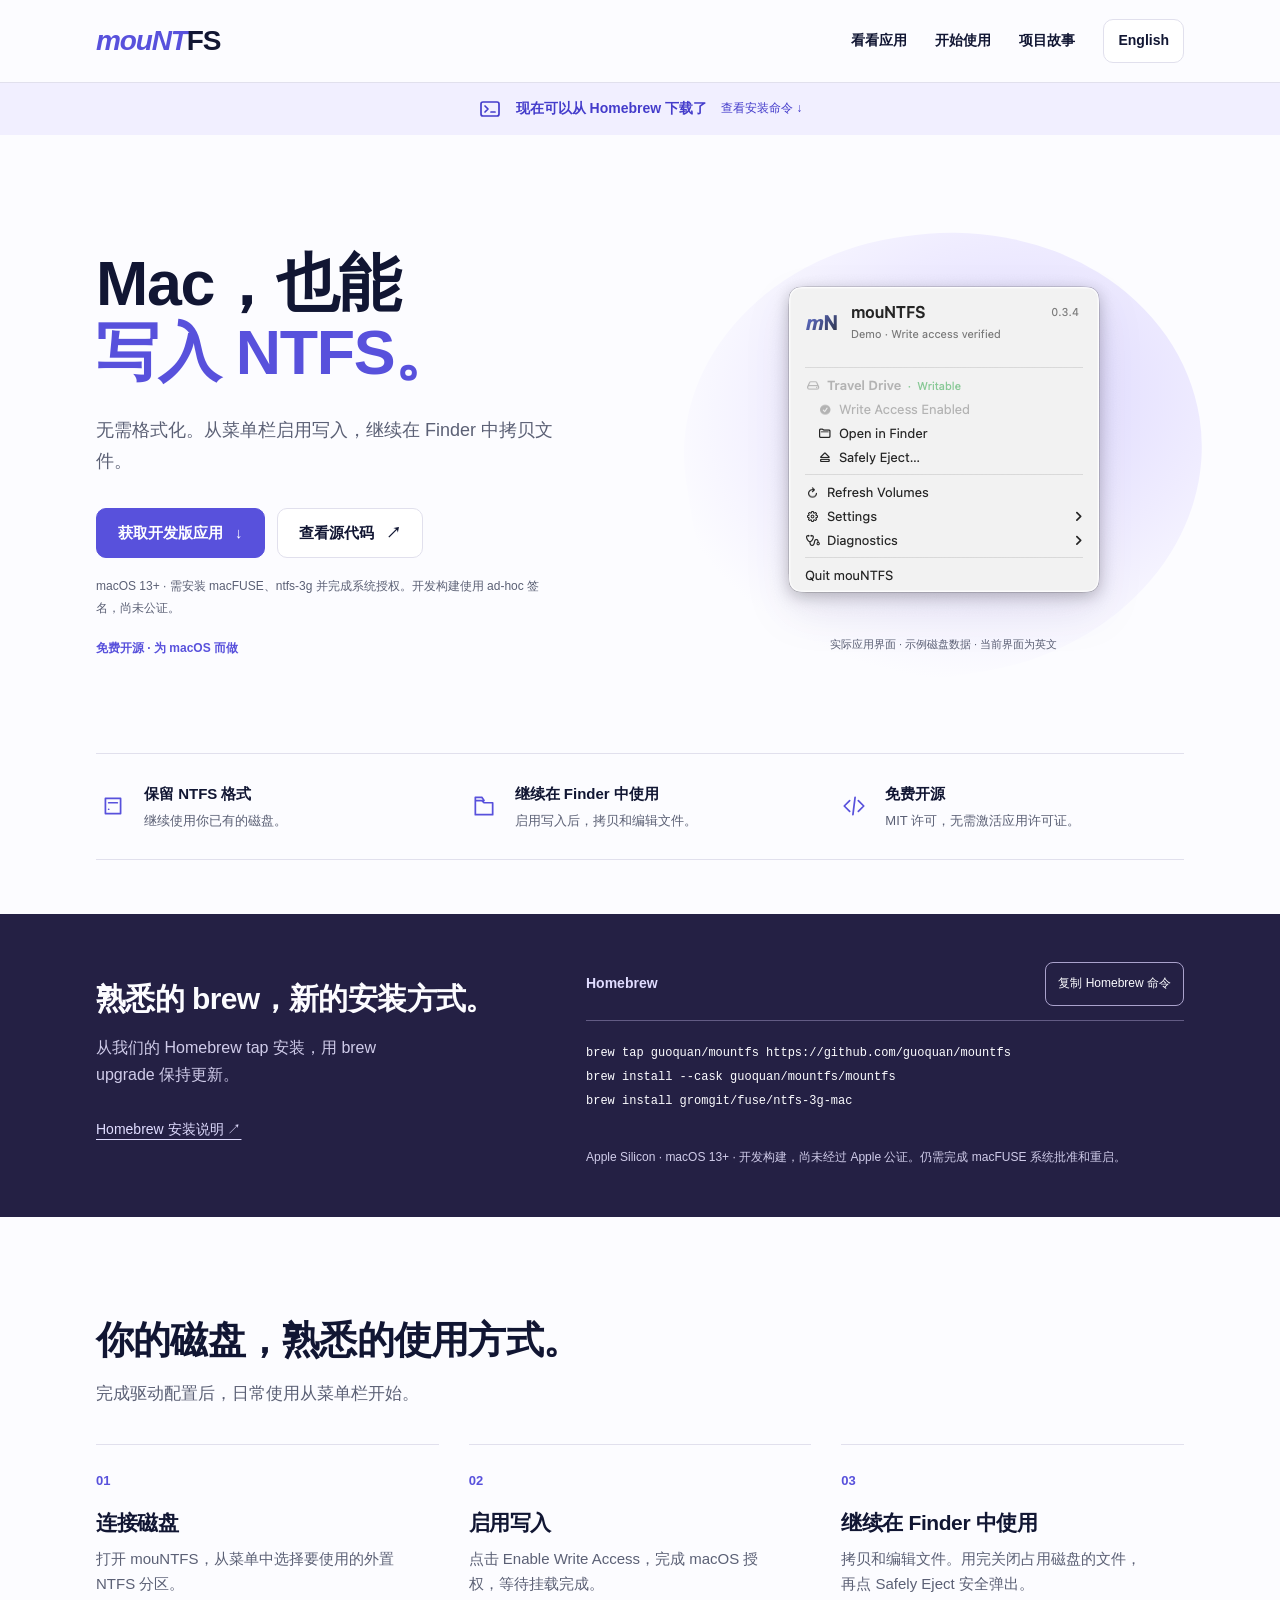
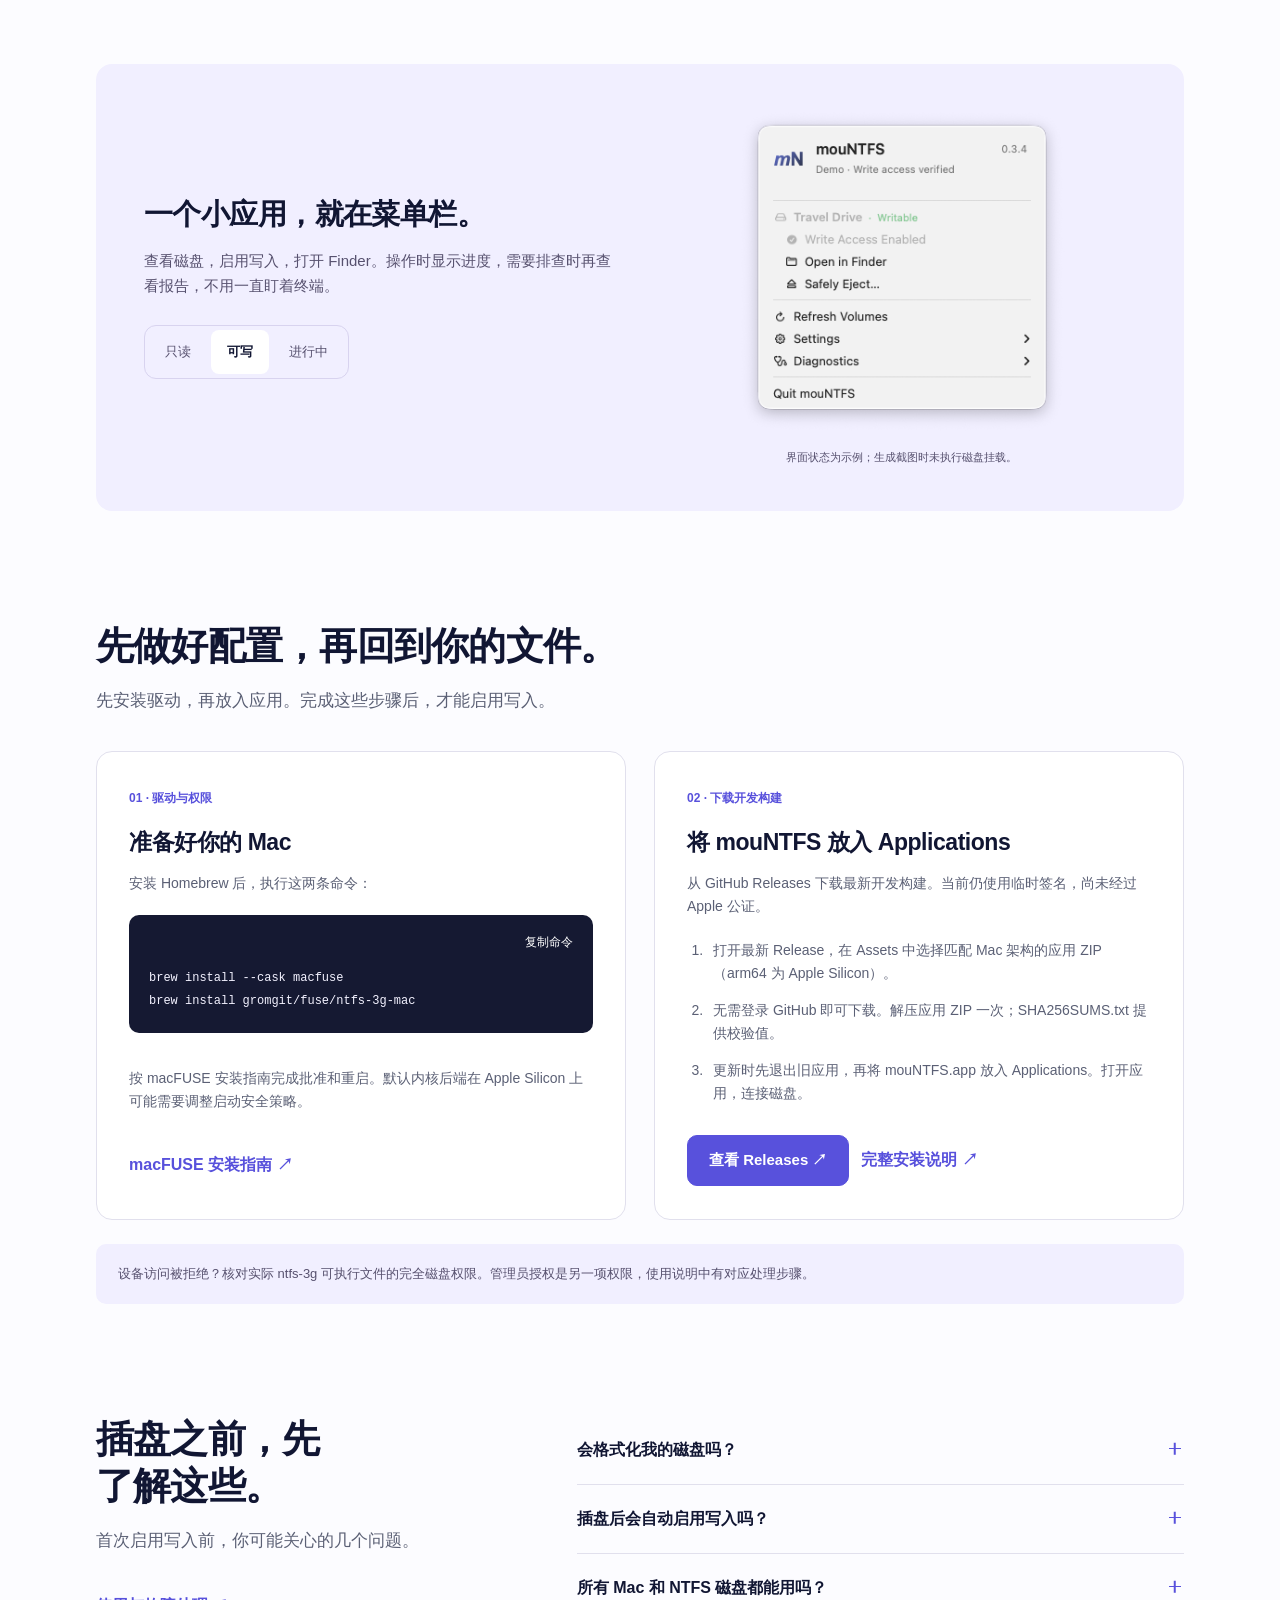
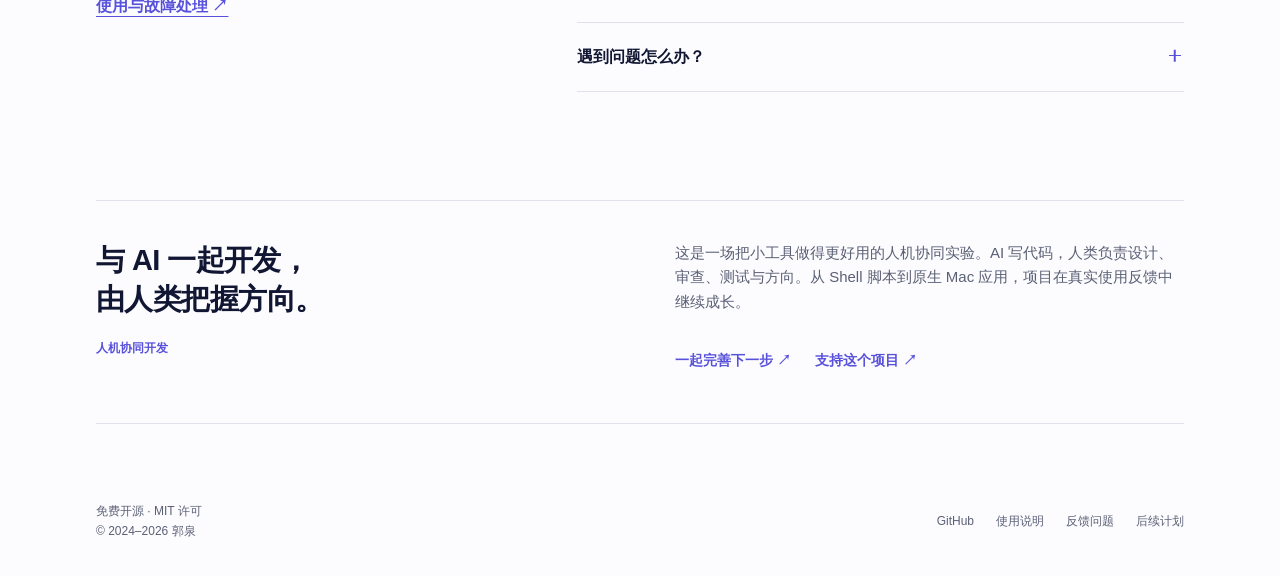
==== zh-CN.html @ 88151581 "Promote Homebrew installation on both homepage editions" ====
<!doctype html>
<html lang="zh-CN">
<head>
  <meta charset="utf-8"><meta name="viewport" content="width=device-width, initial-scale=1">
  <title>mouNTFS — Mac，也能写入 NTFS。</title><meta name="description" content="免费开源的 Mac NTFS 菜单栏工具。保留磁盘格式，启用写入，继续在 Finder 中使用。需安装 macFUSE 与 ntfs-3g。">
  <meta name="theme-color" content="#fcfcff"><link rel="canonical" href="https://mountfs.sh/zh-CN.html">
  <link rel="alternate" hreflang="en" href="https://mountfs.sh/">
  <link rel="alternate" hreflang="zh-CN" href="https://mountfs.sh/zh-CN.html">
  <link rel="alternate" hreflang="x-default" href="https://mountfs.sh/">
  <meta property="og:type" content="website"><meta property="og:url" content="https://mountfs.sh/zh-CN.html">
  <meta property="og:title" content="mouNTFS — Mac，也能写入 NTFS。"><meta property="og:description" content="免费开源的 Mac NTFS 菜单栏工具。保留磁盘格式，启用写入，继续在 Finder 中使用。需安装 macFUSE 与 ntfs-3g。">
  <meta property="og:locale" content="zh_CN">
  <meta property="og:image" content="https://mountfs.sh/assets/share.zh-CN.png">
  <meta property="og:image:alt" content="mouNTFS — Mac，也能写入 NTFS。"><meta property="og:image:width" content="1254"><meta property="og:image:height" content="1254">
  <meta name="twitter:card" content="summary_large_image"><meta name="twitter:site" content="@guoquan">
  <meta name="twitter:image" content="https://mountfs.sh/assets/share.zh-CN.png">
  <link rel="icon" type="image/svg+xml" href="assets/icon.svg">
  <link rel="stylesheet" href="assets/site.css"><script src="assets/site.js" defer></script>
</head>
<body class="zh">
<a class="skip" href="#main">跳到正文</a>
<header class="header"><nav class="wrap nav" aria-label="主导航">
  <a href="zh-CN.html" class="wordmark" aria-label="mouNTFS"><span class="mount">mouNT</span><span class="fs">FS</span></a>
  <div class="nav-links"><a class="desktop" href="#app">看看应用</a><a href="#get-started">开始使用</a><a class="desktop" href="#story">项目故事</a><a class="language" href="index.html" lang="en" hreflang="en">English</a></div>
</nav></header>
<main id="main">
<div class="brew-announcement"><div class="wrap"><a href="#homebrew"><svg viewBox="0 0 24 24" aria-hidden="true"><rect x="3" y="5" width="18" height="14" rx="2"/><path d="m7 9 3 3-3 3m6 0h4"/></svg><strong>现在可以从 Homebrew 下载了</strong><span>查看安装命令 <span aria-hidden="true">↓</span></span></a></div></div>
<section class="hero"><div class="wrap"><div class="hero-grid">
  <div class="hero-text">
    <h1>Mac，也能<span>写入 NTFS。</span></h1><p class="hero-copy">无需格式化。从菜单栏启用写入，继续在 Finder 中拷贝文件。</p>
    <div class="actions"><a class="button primary" href="https://github.com/guoquan/mountfs/releases">获取开发版应用<span aria-hidden="true">↓</span></a><a class="button" href="https://github.com/guoquan/mountfs/tree/main">查看源代码<span aria-hidden="true">↗</span></a></div>
    <p class="fine">macOS 13+ · 需安装 macFUSE、ntfs-3g 并完成系统授权。开发构建使用 ad-hoc 签名，尚未公证。</p><p class="hero-signoff">免费开源 · 为 macOS 而做</p>
  </div>
  <figure class="hero-art"><img class="app-image" src="assets/menu-writable.png" alt="mouNTFS 实际菜单界面，示例磁盘显示可写状态" width="356" height="351" fetchpriority="high"><figcaption>实际应用界面 · 示例磁盘数据 · 当前界面为英文</figcaption></figure>
</div><div class="benefits"><div class="benefit"><span class="symbol" aria-hidden="true"><svg viewBox="0 0 24 24" fill="none" stroke="currentColor" stroke-width="1.6" stroke-linecap="round" stroke-linejoin="round"><path d="M5 5h14v14H5zM8 15h.01M8 9h8"/></svg></span><div><strong>保留 NTFS 格式</strong><p>继续使用你已有的磁盘。</p></div></div><div class="benefit"><span class="symbol" aria-hidden="true"><svg viewBox="0 0 24 24" fill="none" stroke="currentColor" stroke-width="1.6" stroke-linecap="round" stroke-linejoin="round"><path d="M4 7h6l2 2h8v11H4zM4 7V4h6l2 3"/></svg></span><div><strong>继续在 Finder 中使用</strong><p>启用写入后，拷贝和编辑文件。</p></div></div><div class="benefit"><span class="symbol" aria-hidden="true"><svg viewBox="0 0 24 24" fill="none" stroke="currentColor" stroke-width="1.6" stroke-linecap="round" stroke-linejoin="round"><path d="m8 7-5 5 5 5m8-10 5 5-5 5m-3-13-2 16"/></svg></span><div><strong>免费开源</strong><p>MIT 许可，无需激活应用许可证。</p></div></div></div></div></section>
<section id="homebrew" class="brew-section"><div class="wrap brew-layout">
  <div class="brew-message"><h2>熟悉的 brew，新的安装方式。</h2><p>从我们的 Homebrew tap 安装，用 brew upgrade 保持更新。</p><a class="brew-guide" href="https://github.com/guoquan/mountfs/blob/main/docs/HOMEBREW.md">Homebrew 安装说明 ↗</a></div>
  <div class="brew-install"><div class="brew-toolbar"><span>Homebrew</span><button class="brew-copy" data-copy="brew-commands" data-feedback="brew-feedback" data-success="命令已复制。" data-fallback="命令已选中，请按 ⌘C 或 Ctrl+C 复制。">复制 Homebrew 命令</button></div>
    <pre><code id="brew-commands">brew tap guoquan/mountfs https://github.com/guoquan/mountfs
brew install --cask guoquan/mountfs/mountfs
brew install gromgit/fuse/ntfs-3g-mac</code></pre>
    <p id="brew-feedback" class="brew-feedback" role="status" aria-live="polite"></p>
    <p class="brew-note">Apple Silicon · macOS 13+ · 开发构建，尚未经过 Apple 公证。仍需完成 macFUSE 系统批准和重启。</p>
  </div>
</div></section>
<section id="app" class="section wrap"><div class="section-head"><h2>你的磁盘，<br class="mobile-break">熟悉的使用方式。</h2><p>完成驱动配置后，日常使用从菜单栏开始。</p></div>
  <div class="steps"><article class="step"><div class="number">01</div><h3>连接磁盘</h3><p>打开 mouNTFS，从菜单中选择要使用的外置 NTFS 分区。</p></article><article class="step"><div class="number">02</div><h3>启用写入</h3><p>点击 Enable Write Access，完成 macOS 授权，等待挂载完成。</p></article><article class="step"><div class="number">03</div><h3>继续在 Finder 中使用</h3><p>拷贝和编辑文件。用完关闭占用磁盘的文件，再点 Safely Eject 安全弹出。</p></article></div>
  <div class="showcase"><div><h3>一个小应用，就在菜单栏。</h3><p>查看磁盘，启用写入，打开 Finder。操作时显示进度，需要排查时再查看报告，不用一直盯着终端。</p>
    <div class="tabs" role="tablist" aria-label="应用界面示例状态" data-tabs><button class="tab" role="tab" id="tab-0" aria-controls="panel-0" aria-selected="false" tabindex="-1">只读</button><button class="tab" role="tab" id="tab-1" aria-controls="panel-1" aria-selected="true" tabindex="0">可写</button><button class="tab" role="tab" id="tab-2" aria-controls="panel-2" aria-selected="false" tabindex="-1">进行中</button></div>
    <noscript><p class="no-js">下方显示可写示例。启用 JavaScript 后可切换三个界面示例。</p></noscript>
  </div><figure class="preview"><div id="panel-0" role="tabpanel" aria-labelledby="tab-0" tabindex="0" hidden><img src="assets/menu-readonly.png" alt="实际菜单界面，显示只读示例 NTFS 磁盘" width="356" height="351" loading="lazy"></div><div id="panel-1" role="tabpanel" aria-labelledby="tab-1" tabindex="0" ><img src="assets/menu-writable.png" alt="实际菜单界面，显示可写示例 NTFS 磁盘" width="356" height="351" loading="lazy"></div><div id="panel-2" role="tabpanel" aria-labelledby="tab-2" tabindex="0" hidden><img src="assets/menu-progress.png" alt="实际菜单界面，显示挂载操作进行中的示例状态" width="356" height="351" loading="lazy"></div><figcaption>界面状态为示例；生成截图时未执行磁盘挂载。</figcaption></figure></div>
</section>
<section id="get-started" class="section wrap"><div class="section-head"><h2>先做好配置，<br class="mobile-break">再回到你的文件。</h2><p>先安装驱动，再放入应用。完成这些步骤后，才能启用写入。</p></div>
  <div class="install-grid">
    <article class="install-card"><span class="label">01 · 驱动与权限</span><h3>准备好你的 Mac</h3><p>安装 Homebrew 后，执行这两条命令：</p>
      <div class="command"><button class="copy" data-copy="driver-commands" data-success="命令已复制。" data-fallback="命令已选中，请按 ⌘C 或 Ctrl+C 复制。">复制命令</button><pre><code id="driver-commands">brew install --cask macfuse
brew install gromgit/fuse/ntfs-3g-mac</code></pre></div><p id="copy-feedback" class="copy-feedback" role="status" aria-live="polite"></p>
      <p>按 macFUSE 安装指南完成批准和重启。默认内核后端在 Apple Silicon 上可能需要调整启动安全策略。</p><div class="actions"><a class="text-link" href="https://github.com/macfuse/macfuse/wiki/Getting-Started">macFUSE 安装指南 ↗</a></div>
    </article>
    <article class="install-card"><span class="label">02 · 下载开发构建</span><h3>将 mouNTFS 放入 Applications</h3><p>从 GitHub Releases 下载最新开发构建。当前仍使用临时签名，尚未经过 Apple 公证。</p><ol><li>打开最新 Release，在 Assets 中选择匹配 Mac 架构的应用 ZIP（arm64 为 Apple Silicon）。</li><li>无需登录 GitHub 即可下载。解压应用 ZIP 一次；SHA256SUMS.txt 提供校验值。</li><li>更新时先退出旧应用，再将 mouNTFS.app 放入 Applications。打开应用，连接磁盘。</li></ol>
      <div class="actions"><a class="button primary" data-release-link href="https://github.com/guoquan/mountfs/releases">查看 Releases ↗</a><a class="text-link" href="https://github.com/guoquan/mountfs/blob/main/docs/USAGE.zh-CN.md">完整安装说明 ↗</a></div>
    </article>
  </div><p class="notice">设备访问被拒绝？核对实际 ntfs-3g 可执行文件的完全磁盘权限。管理员授权是另一项权限，使用说明中有对应处理步骤。</p>
</section>
<section class="section wrap faq"><div class="section-head"><h2>插盘之前，先了解这些。</h2><p>首次启用写入前，你可能关心的几个问题。</p><div class="actions"><a class="text-link" href="https://github.com/guoquan/mountfs/blob/main/docs/USAGE.zh-CN.md">使用与故障处理 ↗</a></div></div><div><details><summary>会格式化我的磁盘吗？</summary><p>不会。mouNTFS 为已有外置 NTFS 分区启用写入，不格式化磁盘。损坏或处于休眠状态的卷，可能需要先在 Windows 中处理，才能启用写入。</p></details><details><summary>插盘后会自动启用写入吗？</summary><p>不会。插盘只更新列表，由你决定何时启用写入。操作时 macOS 可能要求管理员授权，应用不保存密码。</p></details><details><summary>所有 Mac 和 NTFS 磁盘都能用吗？</summary><p>应用需要 macOS 13 或以上及兼容驱动。普通挂载已有有限的 Apple Silicon 使用反馈，更多硬件和驱动组合仍需验证；目前只处理外置 NTFS 分区。</p></details><details><summary>遇到问题怎么办？</summary><p>在 Diagnostics 中查看操作日志和只读磁盘扫描。使用说明涵盖驱动兼容、权限及磁盘忙碌等情况。不要因为操作失败就格式化磁盘。</p></details></div></section>
<div class="wrap"><section class="story" id="story"><div><h2>与 AI 一起开发，<br>由人类把握方向。</h2><p class="story-label">人机协同开发</p></div><div><p>这是一场把小工具做得更好用的人机协同实验。AI 写代码，人类负责设计、审查、测试与方向。从 Shell 脚本到原生 Mac 应用，项目在真实使用反馈中继续成长。</p><div class="actions"><a class="text-link" href="https://github.com/guoquan/mountfs/blob/main/CONTRIBUTING.md">一起完善下一步 ↗</a><a class="text-link" href="https://github.com/sponsors/guoquan">支持这个项目 ↗</a></div></div></section></div>
</main>
<footer class="footer"><div class="wrap footer-row"><div>免费开源 · MIT 许可<br>© 2024–2026 <a href="https://guoquan.net">郭泉</a></div><div class="footer-links"><a href="https://github.com/guoquan/mountfs">GitHub</a><a href="https://github.com/guoquan/mountfs/blob/main/docs/USAGE.zh-CN.md">使用说明</a><a href="https://github.com/guoquan/mountfs/issues">反馈问题</a><a href="https://github.com/guoquan/mountfs/blob/main/ROADMAP.md">后续计划</a></div></div></footer>
</body></html>
---- assets/site.css ----
/* Shared, local styling for the two language editions. */
:root {
  --ink: #111633;
  --muted: #5b6075;
  --accent: #5851dc;
  --accent-hover: #443ccb;
  --border: #e1e0ed;
  --paper: #fcfcff;
  --lavender: #f1efff;
  --on-lavender: #57516f;
  --radius: 16px;
  --ease: cubic-bezier(.16, 1, .3, 1);
}
* { box-sizing: border-box; }
html { scroll-behavior: smooth; scroll-padding-top: 100px; scrollbar-color: #b4afda var(--paper); }
body { margin: 0; background: var(--paper); color: var(--ink); font: 16px/1.65 -apple-system, BlinkMacSystemFont, "Segoe UI", "Noto Sans", "Noto Sans CJK SC", Arial, sans-serif; -webkit-font-smoothing: antialiased; }
::selection { background: #dcd8ff; color: var(--ink); }
a { color: inherit; text-decoration: none; text-underline-offset: 5px; }
button { font: inherit; cursor: pointer; }
a, button, summary { -webkit-tap-highlight-color: transparent; }
img { max-width: 100%; height: auto; display: block; }
h1, h2, h3, p { margin: 0; }
h1, h2, h3 { line-height: 1.2; letter-spacing: -.03em; text-wrap: balance; }
p { color: var(--muted); }
button:focus-visible, a:focus-visible, summary:focus-visible, [role="tabpanel"]:focus-visible { outline: 3px solid var(--accent); outline-offset: 5px; }
button:disabled { cursor: default; opacity: .65; }
section { scroll-margin-top: 100px; }
.wrap { max-width: 1152px; margin: auto; padding: 0 32px; }
.skip { position: absolute; left: 16px; top: -80px; padding: 12px; background: white; z-index: 20; }
.skip:focus { top: 10px; }
.header { border-bottom: 1px solid var(--border); background: var(--paper); position: sticky; top: 0; z-index: 10; }
.nav { min-height: 82px; display: flex; align-items: center; justify-content: space-between; gap: 20px; }
.wordmark { font-size: 28px; font-weight: 750; letter-spacing: -.04em; white-space: nowrap; }
.wordmark .mount { font-style: italic; color: var(--accent); }
.wordmark .fs { color: var(--ink); }
.nav-links { display: flex; align-items: center; gap: 28px; font-size: 14px; font-weight: 600; }
.nav-links a { display: inline-flex; align-items: center; min-height: 44px; }
.nav-links a:hover, .text-link:hover { text-decoration: underline; }
.language { border: 1px solid var(--border); border-radius: 10px; padding: 6px 14px; background: white; }
.language:hover { border-color: var(--accent); }
.hero { position: relative; overflow: hidden; }
.hero-grid { display: grid; grid-template-columns: 1.15fr 1fr; gap: 54px; align-items: center; padding: 98px 0 78px; }
.hero-text { min-width: 0; }
.hero h1 { font-size: clamp(48px, 4.9vw, 68px); font-weight: 760; line-height: 1.1; margin-bottom: 28px; letter-spacing: -.035em; }
.hero h1 span { display: block; color: var(--accent); }
.hero-copy { font-size: 19px; max-width: 460px; line-height: 1.75; }
.actions { display: flex; gap: 12px; align-items: center; flex-wrap: wrap; margin-top: 30px; }
.button { border: 1px solid var(--border); padding: 12px 21px; min-height: 48px; display: inline-flex; align-items: center; justify-content: center; gap: 12px; border-radius: 10px; font-weight: 650; font-size: 15px; background: white; transition: background .2s var(--ease), border-color .2s var(--ease); }
.button:hover { background: var(--lavender); border-color: #c5bff0; }
.button:active { background: #e4e0ff; }
.button.primary { background: var(--accent); color: white; border-color: var(--accent); }
.button.primary:hover { background: var(--accent-hover); border-color: var(--accent-hover); }
.button.primary:active { background: #3730aa; }
.fine { font-size: 12px; line-height: 1.8; margin-top: 18px; max-width: 460px; }
.hero-signoff { margin-top: 20px; font-size: 12px; font-weight: 650; color: var(--accent); }
.hero-art { isolation: isolate; margin: 0; min-width: 0; text-align: center; position: relative; padding: 35px 0 20px; }
.hero-art:before { content: ""; position: absolute; inset: 0 -18px; border-radius: 48% 52% 50% 45%; background: radial-gradient(ellipse at 65% 40%, #ded9ff 0%, #efecff 43%, #f6f5ff00 75%); transform: rotate(-9deg); z-index: -1; }
.hero-art .app-image { width: 356px; margin: 0 auto; filter: drop-shadow(0 18px 22px #30295215); }
.hero-art figcaption { font-size: 11px; line-height: 1.8; color: var(--muted); margin: 16px auto 0; max-width: 340px; }
.benefits { display: grid; grid-template-columns: repeat(3, 1fr); border-top: 1px solid var(--border); border-bottom: 1px solid var(--border); padding: 28px 0; gap: 24px; }
.benefit { display: flex; gap: 14px; align-items: center; }
.benefit .symbol { color: var(--accent); width: 34px; height: 34px; display: grid; place-items: center; flex-shrink: 0; }
.symbol svg { width: 26px; height: 26px; }
.benefit strong { display: block; font-size: 15px; }
.benefit p { font-size: 13px; margin-top: 3px; }
.section { padding-top: 100px; padding-bottom: 12px; }
.section-head { max-width: 650px; margin-bottom: 36px; }
.section h2 { font-size: 38px; line-height: 1.25; margin-bottom: 16px; font-weight: 720; }
.section-head p { font-size: 17px; max-width: 60ch; }
.steps { display: grid; grid-template-columns: repeat(3, 1fr); gap: 30px; }
.step { padding: 25px 0 24px; border-top: 1px solid var(--border); }
.step .number { font-size: 13px; color: var(--accent); font-weight: 700; font-variant-numeric: tabular-nums; margin-bottom: 18px; }
.step h3 { font-size: 21px; margin-bottom: 12px; letter-spacing: -.02em; }
.step p { font-size: 15px; max-width: 36ch; }
.showcase { display: grid; grid-template-columns: 1fr 1fr; gap: 54px; align-items: center; margin-top: 44px; padding: 44px 48px; background: var(--lavender); border-radius: var(--radius); }
.showcase h3 { font-size: 29px; margin-bottom: 18px; }
.showcase p { font-size: 15px; color: var(--on-lavender); }
.tabs { display: inline-flex; flex-wrap: wrap; gap: 4px; margin-top: 26px; padding: 4px; border: 1px solid #d8d3ef; border-radius: 12px; }
.tab { min-height: 44px; border: 0; background: transparent; color: var(--on-lavender); font-size: 13px; border-radius: 8px; padding: 9px 16px; transition: background .2s var(--ease), color .2s var(--ease); }
.tab:hover { background: #e6e1fb; color: var(--ink); }
.tab[aria-selected=true] { background: white; color: var(--ink); font-weight: 650; }
.preview { margin: 0; text-align: center; min-height: 350px; }
.preview img { width: 330px; margin: auto; }
.preview figcaption { font-size: 11px; line-height: 1.8; color: var(--on-lavender); margin: 14px auto 0; max-width: 310px; }
.no-js { font-size: 13px; margin-top: 12px; }
.install-grid { display: grid; grid-template-columns: 1fr 1fr; gap: 28px; }
.install-card { border: 1px solid var(--border); border-radius: var(--radius); padding: 32px; background: white; }
.install-card h3 { font-size: 23px; letter-spacing: -.025em; margin-bottom: 16px; }
.install-card p { font-size: 14px; }
.install-card .label { display: inline-flex; font-size: 12px; font-weight: 650; color: var(--accent); margin-bottom: 20px; }
.command { margin: 20px 0 10px; background: #151932; color: #f3f2ff; border-radius: 10px; padding: 20px; position: relative; }
.command pre { white-space: pre-wrap; overflow-wrap: anywhere; margin: 0; font: 12px/1.9 ui-monospace, SFMono-Regular, Consolas, monospace; padding-top: 32px; }
.copy { position: absolute; right: 8px; top: 5px; border: 0; border-radius: 7px; color: white; background: transparent; padding: 10px 12px; min-height: 44px; font-size: 12px; }
.copy:hover { background: #ffffff1a; }
.copy:focus-visible { outline-color: #c8c1ff; }
.install-card ol { margin: 20px 0 0; padding-left: 20px; color: var(--muted); font-size: 14px; }
.install-card li { margin-bottom: 14px; padding-left: 6px; }
.install-card a.text-link { color: var(--accent); font-weight: 600; }
.notice { margin-top: 24px; font-size: 13px; line-height: 1.8; padding: 18px 22px; background: var(--lavender); color: var(--on-lavender); border-radius: 10px; }
.faq { display: grid; grid-template-columns: .8fr 1.2fr; gap: 76px; }
.faq details { border-bottom: 1px solid var(--border); }
.faq summary { list-style: none; position: relative; padding: 22px 30px 22px 0; min-height: 60px; font-weight: 600; cursor: pointer; font-size: 16px; line-height: 1.5; }
.faq summary::-webkit-details-marker { display: none; }
.faq summary:before, .faq summary:after { content: ""; position: absolute; right: 3px; top: 32px; width: 12px; height: 1.5px; background: var(--accent); }
.faq summary:after { transform: rotate(90deg); }
.faq details[open] summary:after { transform: rotate(0); }
.faq summary:hover { color: var(--accent); }
.faq details p { padding: 0 26px 22px 0; font-size: 14px; line-height: 1.8; }
.faq a { color: var(--accent); text-decoration: underline; }
.story { margin-top: 96px; margin-bottom: 76px; padding: 40px 0; border-top: 1px solid var(--border); border-bottom: 1px solid var(--border); display: grid; grid-template-columns: 1fr 1fr; gap: 70px; }
.story h2 { font-size: 29px; line-height: 1.35; }
.story-label { font-size: 12px!important; margin-top: 20px; color: var(--accent); font-weight: 650; }
.story p { font-size: 15px; }
.story .actions { margin-top: 24px; font-size: 14px; gap: 24px; }
.text-link { display: inline-flex; align-items: center; min-height: 44px; font-weight: 600; color: var(--accent); }
.footer { padding: 0 0 32px; color: var(--muted); font-size: 12px; }
.footer-row { display: flex; justify-content: space-between; gap: 24px; align-items: center; }
.footer-links { display: flex; gap: 22px; }
.footer-links a { display: inline-flex; align-items: center; min-height: 44px; }
.footer a:hover { text-decoration: underline; }
.preview [hidden] { display: none!important; }
.copy-feedback { min-height: 24px; font-size: 12px!important; color: var(--accent)!important; }
.mobile-break { display: none; }
.zh h1, .zh h2, .zh h3 { letter-spacing: -.02em; }
.zh .hero-copy { font-size: 18px; }
@media (max-width: 850px) {
  .wrap { padding: 0 24px; }
  .nav-links { gap: 16px; }
  .hero-grid { gap: 24px; padding-top: 64px; padding-bottom: 56px; }
  .hero h1 { font-size: 48px; }
  .hero-copy { font-size: 17px; }
  .showcase { gap: 24px; padding: 32px; }
  .section h2 { font-size: 32px; }
  .benefits { gap: 18px; }
  .benefit { gap: 8px; }
  .benefit p { font-size: 12px; }
  .faq { gap: 32px; }
  .story { gap: 30px; }
}
@media (max-width: 620px) {
  .wrap { padding: 0 24px; }
  .nav { min-height: 72px; gap: 10px; }
  .wordmark { font-size: 25px; }
  .nav-links { gap: 12px; font-size: 12px; }
  .nav-links .desktop { display: none; }
  .language { padding: 5px 10px; font-size: 12px; }
  .hero-grid { display: flex; flex-direction: column; align-items: stretch; gap: 24px; padding: 50px 0 34px; }
  .hero h1 { font-size: clamp(38px, 10vw, 58px); line-height: 1.16; margin-bottom: 22px; }
  .hero-copy, .zh .hero-copy { font-size: 17px; }
  .actions { margin-top: 24px; gap: 10px; }
  .button { font-size: 14px; padding: 11px 15px; }
  .hero-art { padding: 12px 0; }
  .hero-art figcaption { font-size: 11px; margin-top: 12px; }
  .hero-signoff { margin-top: 16px; }
  .benefits { grid-template-columns: 1fr; gap: 22px; padding: 28px 0; }
  .benefit { gap: 16px; }
  .benefit p { font-size: 13px; }
  .section { padding-top: 64px; }
  .section h2 { font-size: 29px; line-height: 1.3; }
  .section-head { margin-bottom: 28px; }
  .mobile-break { display: initial; }
  .zh .section-head h2 { text-wrap: initial; }
  .section-head p { font-size: 16px; }
  .steps { grid-template-columns: 1fr; gap: 0; }
  .step { padding: 22px 0; display: grid; grid-template-columns: 30px 1fr; column-gap: 14px; }
  .step .number { grid-row: span 2; padding-top: 4px; margin: 0; }
  .step h3 { font-size: 20px; margin-bottom: 10px; }
  .step p { max-width: none; }
  .showcase { grid-template-columns: 1fr; gap: 30px; padding: 30px 24px; margin-top: 28px; }
  .showcase h3 { font-size: 25px; }
  .tabs { margin-top: 22px; }
  .tab { padding: 9px 12px; }
  .preview { min-height: 0; }
  .install-grid { grid-template-columns: 1fr; gap: 22px; }
  .install-card { padding: 26px 22px; }
  .install-card h3 { font-size: 22px; }
  .command { margin-left: -8px; margin-right: -8px; padding: 18px 14px; }
  .command pre { font-size: 11px; }
  .notice { padding: 18px; }
  .faq { grid-template-columns: 1fr; gap: 0; }
  .faq .section-head { margin-bottom: 12px; }
  .story { grid-template-columns: 1fr; gap: 28px; margin-top: 64px; margin-bottom: 36px; padding: 32px 0; }
  .story h2 { font-size: 26px; }
  .story-label { margin-top: 14px; }
  .footer-row { align-items: flex-start; flex-direction: column; gap: 16px; }
  .footer-links { flex-wrap: wrap; gap: 18px; }
}
@media (prefers-reduced-motion: reduce) {
  html { scroll-behavior: auto; }
  *, *:before, *:after { transition: none!important; animation: none!important; }
}

/* Homebrew announcement and installation promotion; inherits the site palette. */
.brew-announcement { background: var(--lavender); color: var(--accent-hover); }
.brew-announcement a { display: flex; align-items: center; justify-content: center; gap: 14px; min-height: 52px; padding: 10px 0; font-size: 14px; }
.brew-announcement svg { width: 24px; height: 24px; flex-shrink: 0; fill: none; stroke: currentColor; stroke-width: 1.7; stroke-linecap: round; stroke-linejoin: round; }
.brew-announcement a > span { font-size: 12px; white-space: nowrap; }
.brew-announcement a:hover strong { text-decoration: underline; text-underline-offset: 4px; }
.brew-section { margin-top: 54px; background: #242044; color: #fcfcff; padding: 48px 0; }
.brew-layout { display: grid; grid-template-columns: .85fr 1.15fr; gap: 48px; align-items: center; }
.brew-message h2 { font-size: 30px; line-height: 1.35; margin-bottom: 16px; }
.brew-message p { color: #d0ccea; font-size: 16px; max-width: 34ch; }
.brew-guide { display: inline-flex; align-items: center; min-height: 44px; margin-top: 20px; color: #e0dcff; font-size: 14px; text-decoration: underline; }
.brew-install { min-width: 0; }
.brew-toolbar { display: flex; justify-content: space-between; align-items: center; gap: 12px; padding-bottom: 14px; border-bottom: 1px solid #625b84; }
.brew-toolbar > span { color: #e0dcff; font-size: 14px; font-weight: 650; }
.brew-copy { min-height: 44px; border: 1px solid #aaa2cc; border-radius: 8px; padding: 8px 12px; font-size: 12px; color: #fcfcff; background: transparent; }
.brew-copy:hover { background: #3b345d; }
.brew-section a:focus-visible, .brew-copy:focus-visible { outline-color: #d0c6ff; }
.brew-install pre { margin: 20px 0 0; white-space: pre-wrap; overflow-wrap: anywhere; font: 12px/2 ui-monospace, SFMono-Regular, Menlo, Consolas, monospace; color: #fcfcff; }
.brew-feedback { color: #e0dcff; font-size: 12px; min-height: 20px; margin-top: 8px; }
.brew-note { color: #d0ccea; font-size: 12px; line-height: 1.8; margin-top: 6px; }
@media (max-width: 768px) {
  .brew-layout { grid-template-columns: 1fr; gap: 28px; }
  .brew-section { padding: 32px 0; margin-top: 36px; }
  .brew-message h2 { font-size: 26px; }
  .brew-message p { max-width: none; }
  .brew-guide { margin-top: 12px; }
}
@media (max-width: 520px) {
  .brew-announcement a { justify-content: flex-start; flex-wrap: wrap; gap: 6px 10px; font-size: 13px; padding: 12px 0; }
  .brew-announcement a > span { margin-left: 34px; }
  .brew-message h2 { font-size: 24px; }
  .brew-install pre { font-size: 11px; }
}
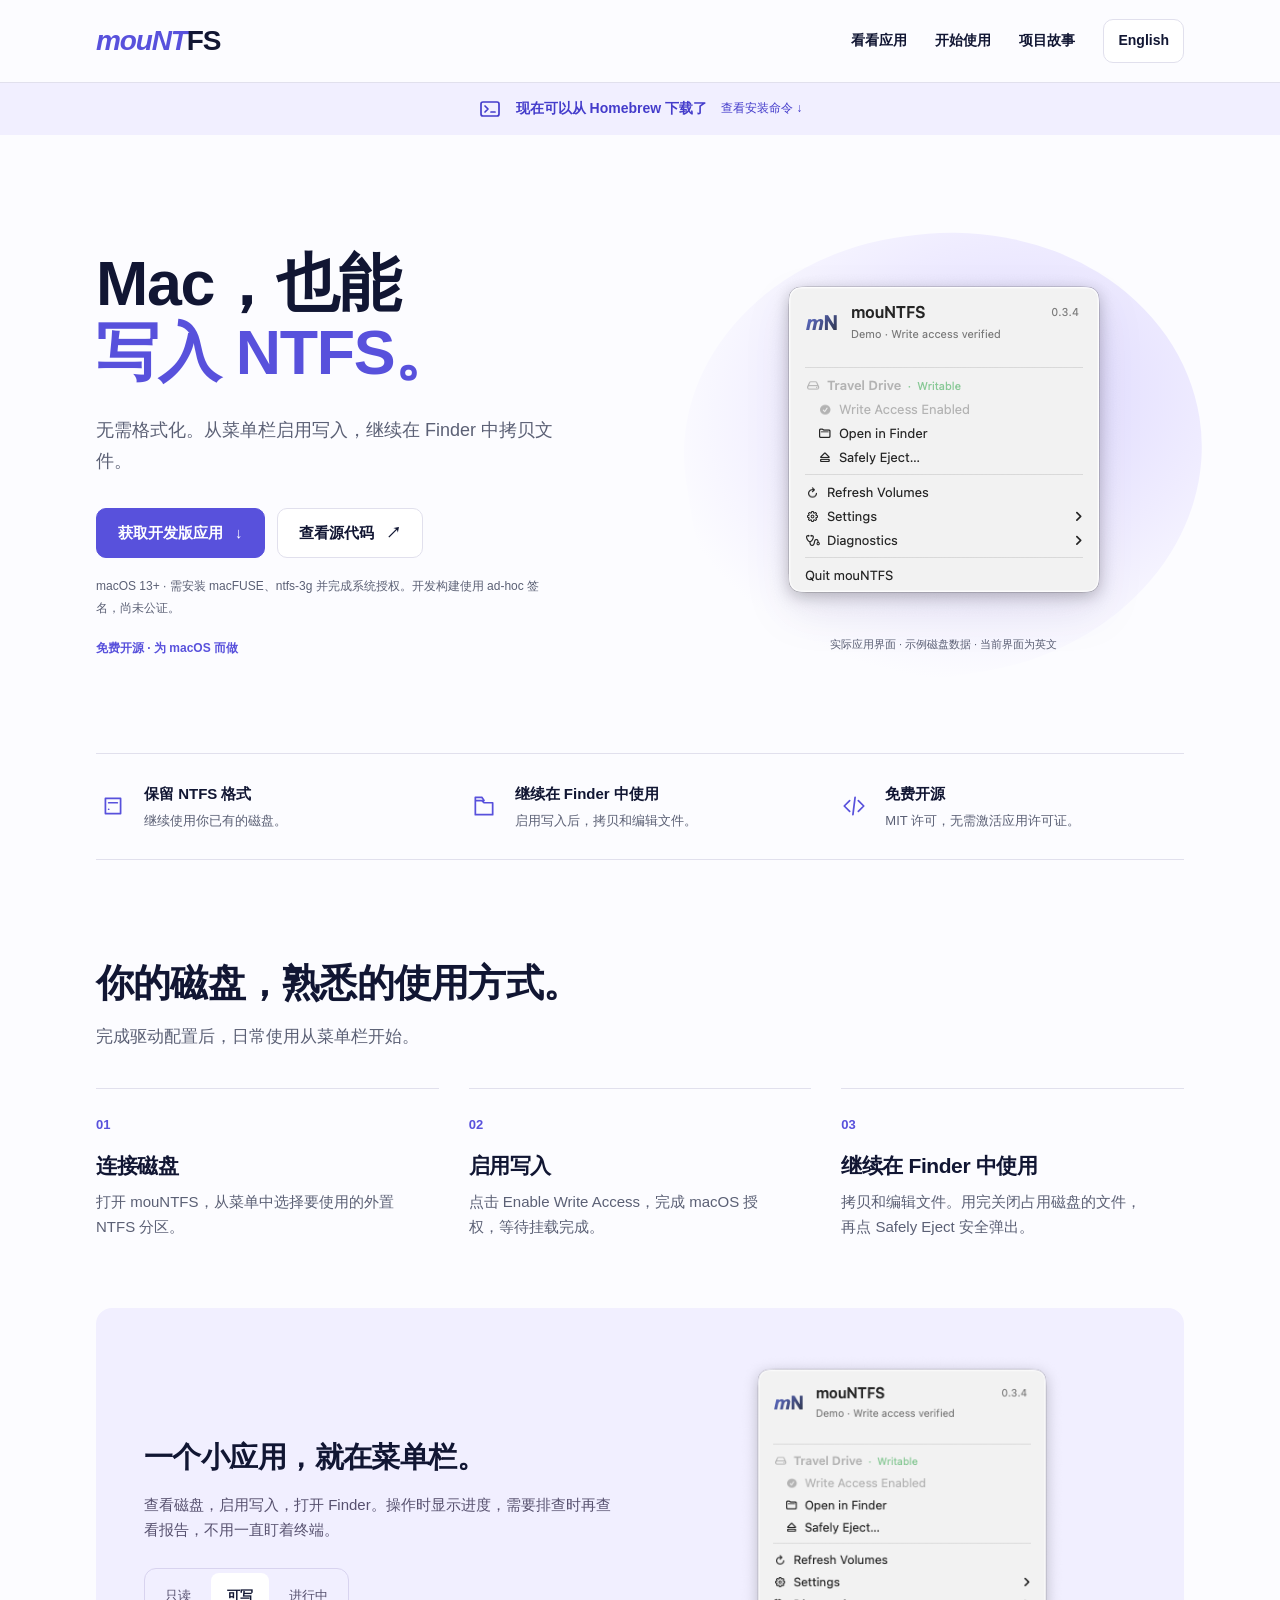
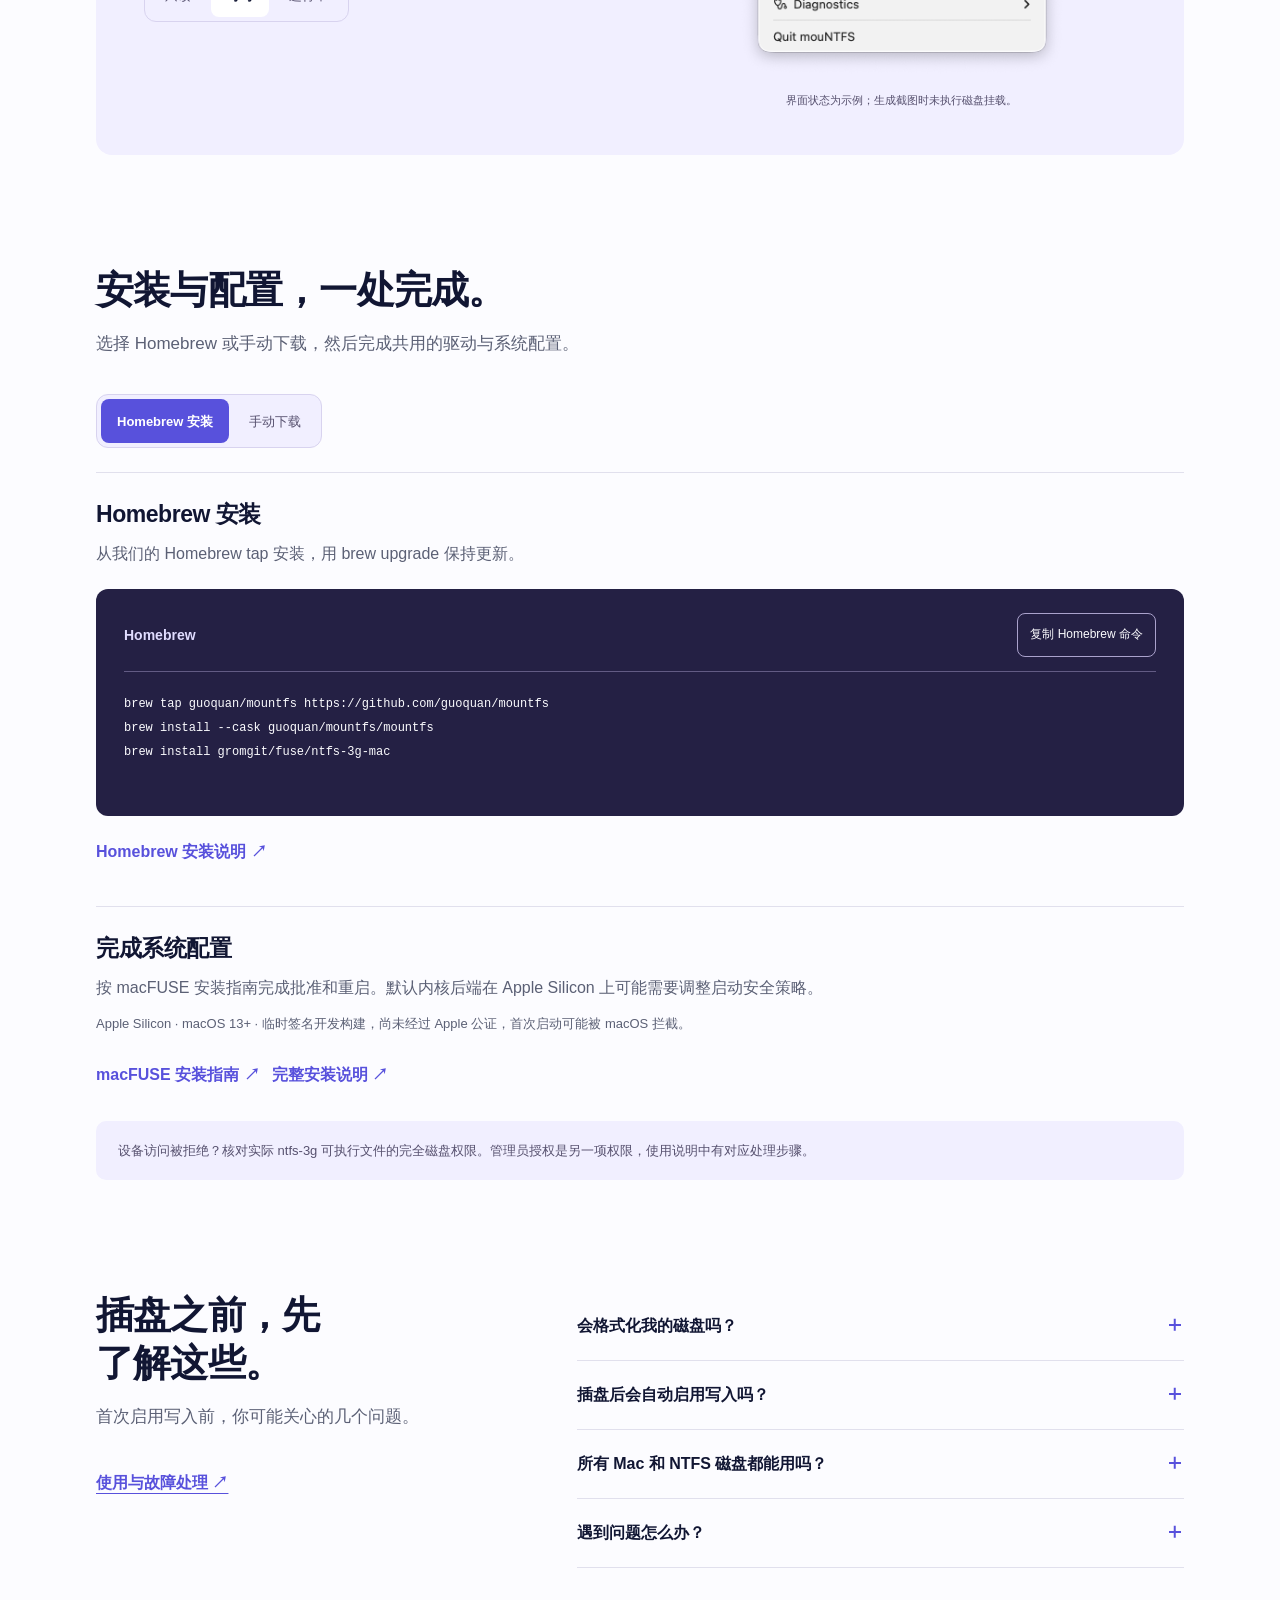
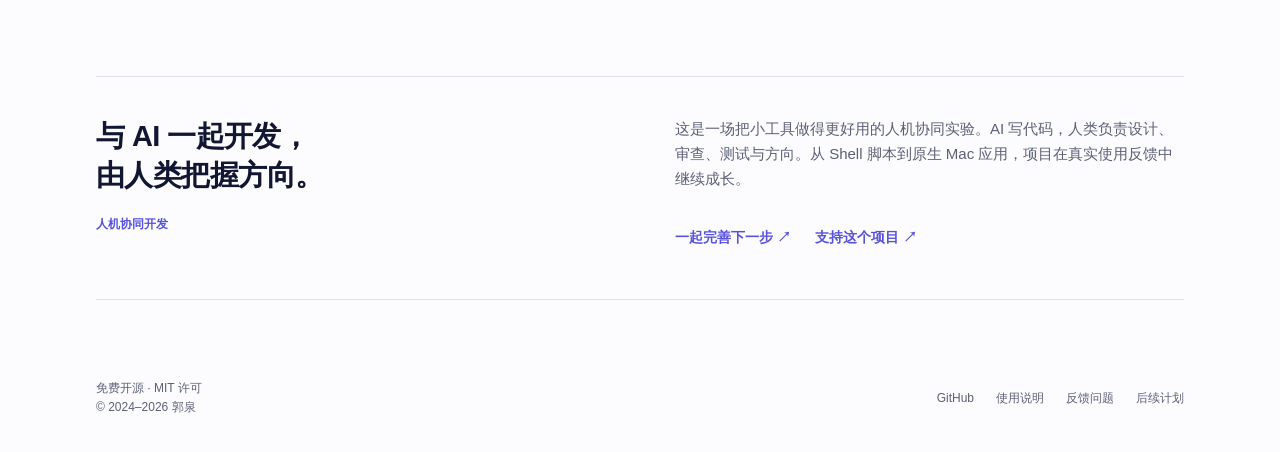
==== commit 4f4cdf3a: "Unify Homebrew and manual installation in one setup section" ====
--- a/zh-CN.html
+++ b/zh-CN.html
@@ -24,7 +24,7 @@
   <div class="nav-links"><a class="desktop" href="#app">看看应用</a><a href="#get-started">开始使用</a><a class="desktop" href="#story">项目故事</a><a class="language" href="index.html" lang="en" hreflang="en">English</a></div>
 </nav></header>
 <main id="main">
-<div class="brew-announcement"><div class="wrap"><a href="#homebrew"><svg viewBox="0 0 24 24" aria-hidden="true"><rect x="3" y="5" width="18" height="14" rx="2"/><path d="m7 9 3 3-3 3m6 0h4"/></svg><strong>现在可以从 Homebrew 下载了</strong><span>查看安装命令 <span aria-hidden="true">↓</span></span></a></div></div>
+<div class="brew-announcement"><div class="wrap"><a href="#get-started"><svg viewBox="0 0 24 24" aria-hidden="true"><rect x="3" y="5" width="18" height="14" rx="2"/><path d="m7 9 3 3-3 3m6 0h4"/></svg><strong>现在可以从 Homebrew 下载了</strong><span>查看安装命令 <span aria-hidden="true">↓</span></span></a></div></div>
 <section class="hero"><div class="wrap"><div class="hero-grid">
   <div class="hero-text">
     <h1>Mac，也能<span>写入 NTFS。</span></h1><p class="hero-copy">无需格式化。从菜单栏启用写入，继续在 Finder 中拷贝文件。</p>
@@ -33,16 +33,6 @@
   </div>
   <figure class="hero-art"><img class="app-image" src="assets/menu-writable.png" alt="mouNTFS 实际菜单界面，示例磁盘显示可写状态" width="356" height="351" fetchpriority="high"><figcaption>实际应用界面 · 示例磁盘数据 · 当前界面为英文</figcaption></figure>
 </div><div class="benefits"><div class="benefit"><span class="symbol" aria-hidden="true"><svg viewBox="0 0 24 24" fill="none" stroke="currentColor" stroke-width="1.6" stroke-linecap="round" stroke-linejoin="round"><path d="M5 5h14v14H5zM8 15h.01M8 9h8"/></svg></span><div><strong>保留 NTFS 格式</strong><p>继续使用你已有的磁盘。</p></div></div><div class="benefit"><span class="symbol" aria-hidden="true"><svg viewBox="0 0 24 24" fill="none" stroke="currentColor" stroke-width="1.6" stroke-linecap="round" stroke-linejoin="round"><path d="M4 7h6l2 2h8v11H4zM4 7V4h6l2 3"/></svg></span><div><strong>继续在 Finder 中使用</strong><p>启用写入后，拷贝和编辑文件。</p></div></div><div class="benefit"><span class="symbol" aria-hidden="true"><svg viewBox="0 0 24 24" fill="none" stroke="currentColor" stroke-width="1.6" stroke-linecap="round" stroke-linejoin="round"><path d="m8 7-5 5 5 5m8-10 5 5-5 5m-3-13-2 16"/></svg></span><div><strong>免费开源</strong><p>MIT 许可，无需激活应用许可证。</p></div></div></div></div></section>
-<section id="homebrew" class="brew-section"><div class="wrap brew-layout">
-  <div class="brew-message"><h2>熟悉的 brew，新的安装方式。</h2><p>从我们的 Homebrew tap 安装，用 brew upgrade 保持更新。</p><a class="brew-guide" href="https://github.com/guoquan/mountfs/blob/main/docs/HOMEBREW.md">Homebrew 安装说明 ↗</a></div>
-  <div class="brew-install"><div class="brew-toolbar"><span>Homebrew</span><button class="brew-copy" data-copy="brew-commands" data-feedback="brew-feedback" data-success="命令已复制。" data-fallback="命令已选中，请按 ⌘C 或 Ctrl+C 复制。">复制 Homebrew 命令</button></div>
-    <pre><code id="brew-commands">brew tap guoquan/mountfs https://github.com/guoquan/mountfs
-brew install --cask guoquan/mountfs/mountfs
-brew install gromgit/fuse/ntfs-3g-mac</code></pre>
-    <p id="brew-feedback" class="brew-feedback" role="status" aria-live="polite"></p>
-    <p class="brew-note">Apple Silicon · macOS 13+ · 开发构建，尚未经过 Apple 公证。仍需完成 macFUSE 系统批准和重启。</p>
-  </div>
-</div></section>
 <section id="app" class="section wrap"><div class="section-head"><h2>你的磁盘，<br class="mobile-break">熟悉的使用方式。</h2><p>完成驱动配置后，日常使用从菜单栏开始。</p></div>
   <div class="steps"><article class="step"><div class="number">01</div><h3>连接磁盘</h3><p>打开 mouNTFS，从菜单中选择要使用的外置 NTFS 分区。</p></article><article class="step"><div class="number">02</div><h3>启用写入</h3><p>点击 Enable Write Access，完成 macOS 授权，等待挂载完成。</p></article><article class="step"><div class="number">03</div><h3>继续在 Finder 中使用</h3><p>拷贝和编辑文件。用完关闭占用磁盘的文件，再点 Safely Eject 安全弹出。</p></article></div>
   <div class="showcase"><div><h3>一个小应用，就在菜单栏。</h3><p>查看磁盘，启用写入，打开 Finder。操作时显示进度，需要排查时再查看报告，不用一直盯着终端。</p>
@@ -50,17 +40,33 @@
     <noscript><p class="no-js">下方显示可写示例。启用 JavaScript 后可切换三个界面示例。</p></noscript>
   </div><figure class="preview"><div id="panel-0" role="tabpanel" aria-labelledby="tab-0" tabindex="0" hidden><img src="assets/menu-readonly.png" alt="实际菜单界面，显示只读示例 NTFS 磁盘" width="356" height="351" loading="lazy"></div><div id="panel-1" role="tabpanel" aria-labelledby="tab-1" tabindex="0" ><img src="assets/menu-writable.png" alt="实际菜单界面，显示可写示例 NTFS 磁盘" width="356" height="351" loading="lazy"></div><div id="panel-2" role="tabpanel" aria-labelledby="tab-2" tabindex="0" hidden><img src="assets/menu-progress.png" alt="实际菜单界面，显示挂载操作进行中的示例状态" width="356" height="351" loading="lazy"></div><figcaption>界面状态为示例；生成截图时未执行磁盘挂载。</figcaption></figure></div>
 </section>
-<section id="get-started" class="section wrap"><div class="section-head"><h2>先做好配置，<br class="mobile-break">再回到你的文件。</h2><p>先安装驱动，再放入应用。完成这些步骤后，才能启用写入。</p></div>
-  <div class="install-grid">
-    <article class="install-card"><span class="label">01 · 驱动与权限</span><h3>准备好你的 Mac</h3><p>安装 Homebrew 后，执行这两条命令：</p>
+<section id="get-started" class="section wrap"><div class="section-head"><h2>安装与配置，<br class="mobile-break">一处完成。</h2><p>选择 Homebrew 或手动下载，然后完成共用的驱动与系统配置。</p></div>
+  <div class="tabs install-tabs" role="tablist" aria-label="安装方式" data-tabs hidden>
+    <button class="tab" id="install-tab-brew" role="tab" aria-controls="install-brew" aria-selected="true" tabindex="0">Homebrew 安装</button>
+    <button class="tab" id="install-tab-manual" role="tab" aria-controls="install-manual" aria-selected="false" tabindex="-1">手动下载</button>
+  </div>
+  <div class="installation">
+    <div id="install-brew" class="install-panel" role="tabpanel" aria-labelledby="install-tab-brew" tabindex="0">
+      <h3>Homebrew 安装</h3><p>从我们的 Homebrew tap 安装，用 brew upgrade 保持更新。</p>
+      <div class="brew-install"><div class="brew-toolbar"><span>Homebrew</span><button class="brew-copy" data-copy="brew-commands" data-feedback="brew-feedback" data-success="命令已复制。" data-fallback="命令已选中，请按 ⌘C 或 Ctrl+C 复制。">复制 Homebrew 命令</button></div>
+        <pre><code id="brew-commands">brew tap guoquan/mountfs https://github.com/guoquan/mountfs
+brew install --cask guoquan/mountfs/mountfs
+brew install gromgit/fuse/ntfs-3g-mac</code></pre>
+        <p id="brew-feedback" class="brew-feedback" role="status" aria-live="polite"></p>
+      </div><a class="text-link install-guide" href="https://github.com/guoquan/mountfs/blob/main/docs/HOMEBREW.md">Homebrew 安装说明 ↗</a>
+    </div>
+    <div id="install-manual" class="install-panel" role="tabpanel" aria-labelledby="install-tab-manual" tabindex="0">
+      <h3>手动下载</h3><p>从 GitHub Releases 下载最新开发构建。当前仍使用临时签名，尚未经过 Apple 公证。</p><ol><li>打开最新 Release，在 Assets 中选择匹配 Mac 架构的应用 ZIP（arm64 为 Apple Silicon）。</li><li>无需登录 GitHub 即可下载。解压应用 ZIP 一次；SHA256SUMS.txt 提供校验值。</li><li>更新时先退出旧应用，再将 mouNTFS.app 放入 Applications。打开应用，连接磁盘。</li></ol>
+      <div class="actions"><a class="button primary" data-release-link href="https://github.com/guoquan/mountfs/releases">查看 Releases ↗</a></div>
+      <p class="manual-driver-intro">安装 Homebrew 后，执行这两条命令：</p>
       <div class="command"><button class="copy" data-copy="driver-commands" data-success="命令已复制。" data-fallback="命令已选中，请按 ⌘C 或 Ctrl+C 复制。">复制命令</button><pre><code id="driver-commands">brew install --cask macfuse
 brew install gromgit/fuse/ntfs-3g-mac</code></pre></div><p id="copy-feedback" class="copy-feedback" role="status" aria-live="polite"></p>
-      <p>按 macFUSE 安装指南完成批准和重启。默认内核后端在 Apple Silicon 上可能需要调整启动安全策略。</p><div class="actions"><a class="text-link" href="https://github.com/macfuse/macfuse/wiki/Getting-Started">macFUSE 安装指南 ↗</a></div>
-    </article>
-    <article class="install-card"><span class="label">02 · 下载开发构建</span><h3>将 mouNTFS 放入 Applications</h3><p>从 GitHub Releases 下载最新开发构建。当前仍使用临时签名，尚未经过 Apple 公证。</p><ol><li>打开最新 Release，在 Assets 中选择匹配 Mac 架构的应用 ZIP（arm64 为 Apple Silicon）。</li><li>无需登录 GitHub 即可下载。解压应用 ZIP 一次；SHA256SUMS.txt 提供校验值。</li><li>更新时先退出旧应用，再将 mouNTFS.app 放入 Applications。打开应用，连接磁盘。</li></ol>
-      <div class="actions"><a class="button primary" data-release-link href="https://github.com/guoquan/mountfs/releases">查看 Releases ↗</a><a class="text-link" href="https://github.com/guoquan/mountfs/blob/main/docs/USAGE.zh-CN.md">完整安装说明 ↗</a></div>
-    </article>
-  </div><p class="notice">设备访问被拒绝？核对实际 ntfs-3g 可执行文件的完全磁盘权限。管理员授权是另一项权限，使用说明中有对应处理步骤。</p>
+    </div>
+    <div class="install-common"><h3>完成系统配置</h3><p>按 macFUSE 安装指南完成批准和重启。默认内核后端在 Apple Silicon 上可能需要调整启动安全策略。</p><p class="install-requirements">Apple Silicon · macOS 13+ · 临时签名开发构建，尚未经过 Apple 公证，首次启动可能被 macOS 拦截。</p>
+      <div class="actions"><a class="text-link" href="https://github.com/macfuse/macfuse/wiki/Getting-Started">macFUSE 安装指南 ↗</a><a class="text-link" href="https://github.com/guoquan/mountfs/blob/main/docs/USAGE.zh-CN.md">完整安装说明 ↗</a></div>
+      <p class="notice">设备访问被拒绝？核对实际 ntfs-3g 可执行文件的完全磁盘权限。管理员授权是另一项权限，使用说明中有对应处理步骤。</p>
+    </div>
+  </div>
 </section>
 <section class="section wrap faq"><div class="section-head"><h2>插盘之前，先了解这些。</h2><p>首次启用写入前，你可能关心的几个问题。</p><div class="actions"><a class="text-link" href="https://github.com/guoquan/mountfs/blob/main/docs/USAGE.zh-CN.md">使用与故障处理 ↗</a></div></div><div><details><summary>会格式化我的磁盘吗？</summary><p>不会。mouNTFS 为已有外置 NTFS 分区启用写入，不格式化磁盘。损坏或处于休眠状态的卷，可能需要先在 Windows 中处理，才能启用写入。</p></details><details><summary>插盘后会自动启用写入吗？</summary><p>不会。插盘只更新列表，由你决定何时启用写入。操作时 macOS 可能要求管理员授权，应用不保存密码。</p></details><details><summary>所有 Mac 和 NTFS 磁盘都能用吗？</summary><p>应用需要 macOS 13 或以上及兼容驱动。普通挂载已有有限的 Apple Silicon 使用反馈，更多硬件和驱动组合仍需验证；目前只处理外置 NTFS 分区。</p></details><details><summary>遇到问题怎么办？</summary><p>在 Diagnostics 中查看操作日志和只读磁盘扫描。使用说明涵盖驱动兼容、权限及磁盘忙碌等情况。不要因为操作失败就格式化磁盘。</p></details></div></section>
 <div class="wrap"><section class="story" id="story"><div><h2>与 AI 一起开发，<br>由人类把握方向。</h2><p class="story-label">人机协同开发</p></div><div><p>这是一场把小工具做得更好用的人机协同实验。AI 写代码，人类负责设计、审查、测试与方向。从 Shell 脚本到原生 Mac 应用，项目在真实使用反馈中继续成长。</p><div class="actions"><a class="text-link" href="https://github.com/guoquan/mountfs/blob/main/CONTRIBUTING.md">一起完善下一步 ↗</a><a class="text-link" href="https://github.com/sponsors/guoquan">支持这个项目 ↗</a></div></div></section></div>
--- a/assets/site.css
+++ b/assets/site.css
@@ -196,30 +196,37 @@
 .brew-announcement svg { width: 24px; height: 24px; flex-shrink: 0; fill: none; stroke: currentColor; stroke-width: 1.7; stroke-linecap: round; stroke-linejoin: round; }
 .brew-announcement a > span { font-size: 12px; white-space: nowrap; }
 .brew-announcement a:hover strong { text-decoration: underline; text-underline-offset: 4px; }
-.brew-section { margin-top: 54px; background: #242044; color: #fcfcff; padding: 48px 0; }
-.brew-layout { display: grid; grid-template-columns: .85fr 1.15fr; gap: 48px; align-items: center; }
-.brew-message h2 { font-size: 30px; line-height: 1.35; margin-bottom: 16px; }
-.brew-message p { color: #d0ccea; font-size: 16px; max-width: 34ch; }
-.brew-guide { display: inline-flex; align-items: center; min-height: 44px; margin-top: 20px; color: #e0dcff; font-size: 14px; text-decoration: underline; }
 .brew-install { min-width: 0; }
 .brew-toolbar { display: flex; justify-content: space-between; align-items: center; gap: 12px; padding-bottom: 14px; border-bottom: 1px solid #625b84; }
 .brew-toolbar > span { color: #e0dcff; font-size: 14px; font-weight: 650; }
 .brew-copy { min-height: 44px; border: 1px solid #aaa2cc; border-radius: 8px; padding: 8px 12px; font-size: 12px; color: #fcfcff; background: transparent; }
 .brew-copy:hover { background: #3b345d; }
-.brew-section a:focus-visible, .brew-copy:focus-visible { outline-color: #d0c6ff; }
+.brew-install a:focus-visible, .brew-copy:focus-visible { outline-color: #d0c6ff; }
 .brew-install pre { margin: 20px 0 0; white-space: pre-wrap; overflow-wrap: anywhere; font: 12px/2 ui-monospace, SFMono-Regular, Menlo, Consolas, monospace; color: #fcfcff; }
 .brew-feedback { color: #e0dcff; font-size: 12px; min-height: 20px; margin-top: 8px; }
 .brew-note { color: #d0ccea; font-size: 12px; line-height: 1.8; margin-top: 6px; }
-@media (max-width: 768px) {
-  .brew-layout { grid-template-columns: 1fr; gap: 28px; }
-  .brew-section { padding: 32px 0; margin-top: 36px; }
-  .brew-message h2 { font-size: 26px; }
-  .brew-message p { max-width: none; }
-  .brew-guide { margin-top: 12px; }
-}
 @media (max-width: 520px) {
   .brew-announcement a { justify-content: flex-start; flex-wrap: wrap; gap: 6px 10px; font-size: 13px; padding: 12px 0; }
   .brew-announcement a > span { margin-left: 34px; }
-  .brew-message h2 { font-size: 24px; }
   .brew-install pre { font-size: 11px; }
 }
+
+.install-tabs[hidden] { display: none; }
+.install-tabs { margin: 0 0 24px; background: var(--lavender); }
+.install-tabs .tab[aria-selected=true] { background: var(--accent); color: white; }
+.installation { border-top: 1px solid var(--border); }
+.install-panel { padding: 28px 0 32px; }
+.install-panel h3, .install-common h3 { font-size: 23px; margin-bottom: 12px; }
+.install-panel > p { max-width: 72ch; }
+.install-panel ol { color: var(--muted); padding-left: 22px; max-width: 72ch; }
+.install-panel li + li { margin-top: 10px; }
+.brew-install { background: #242044; color: #fcfcff; border-radius: 12px; padding: 24px 28px; margin-top: 22px; }
+.install-guide { display: inline-flex; align-items: center; min-height: 44px; margin-top: 14px; }
+.manual-driver-intro { margin-top: 26px; }
+.install-common { padding-top: 28px; border-top: 1px solid var(--border); }
+.install-requirements { margin-top: 12px; font-size: 13px; }
+.install-common .actions { margin-top: 18px; }
+@media (max-width: 520px) {
+  .brew-install { padding: 18px 16px; }
+  .install-panel h3, .install-common h3 { font-size: 21px; }
+}
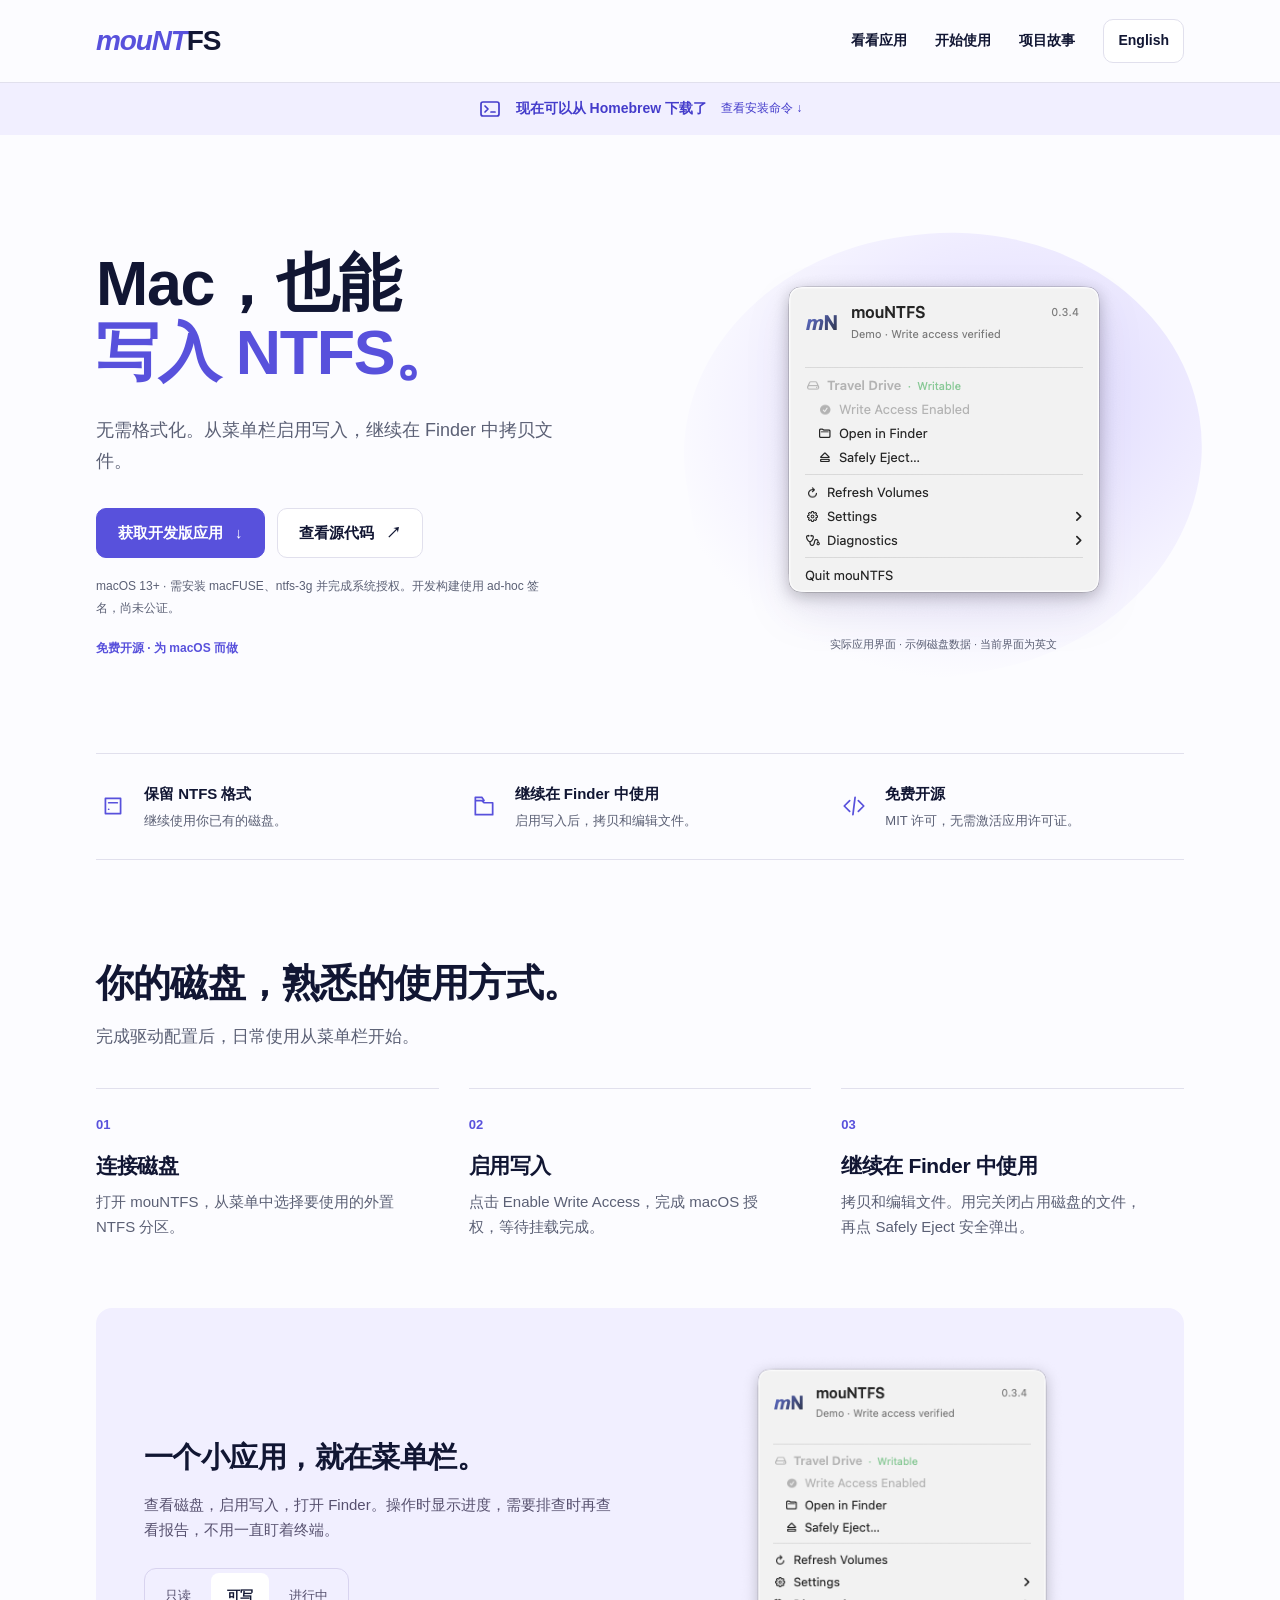
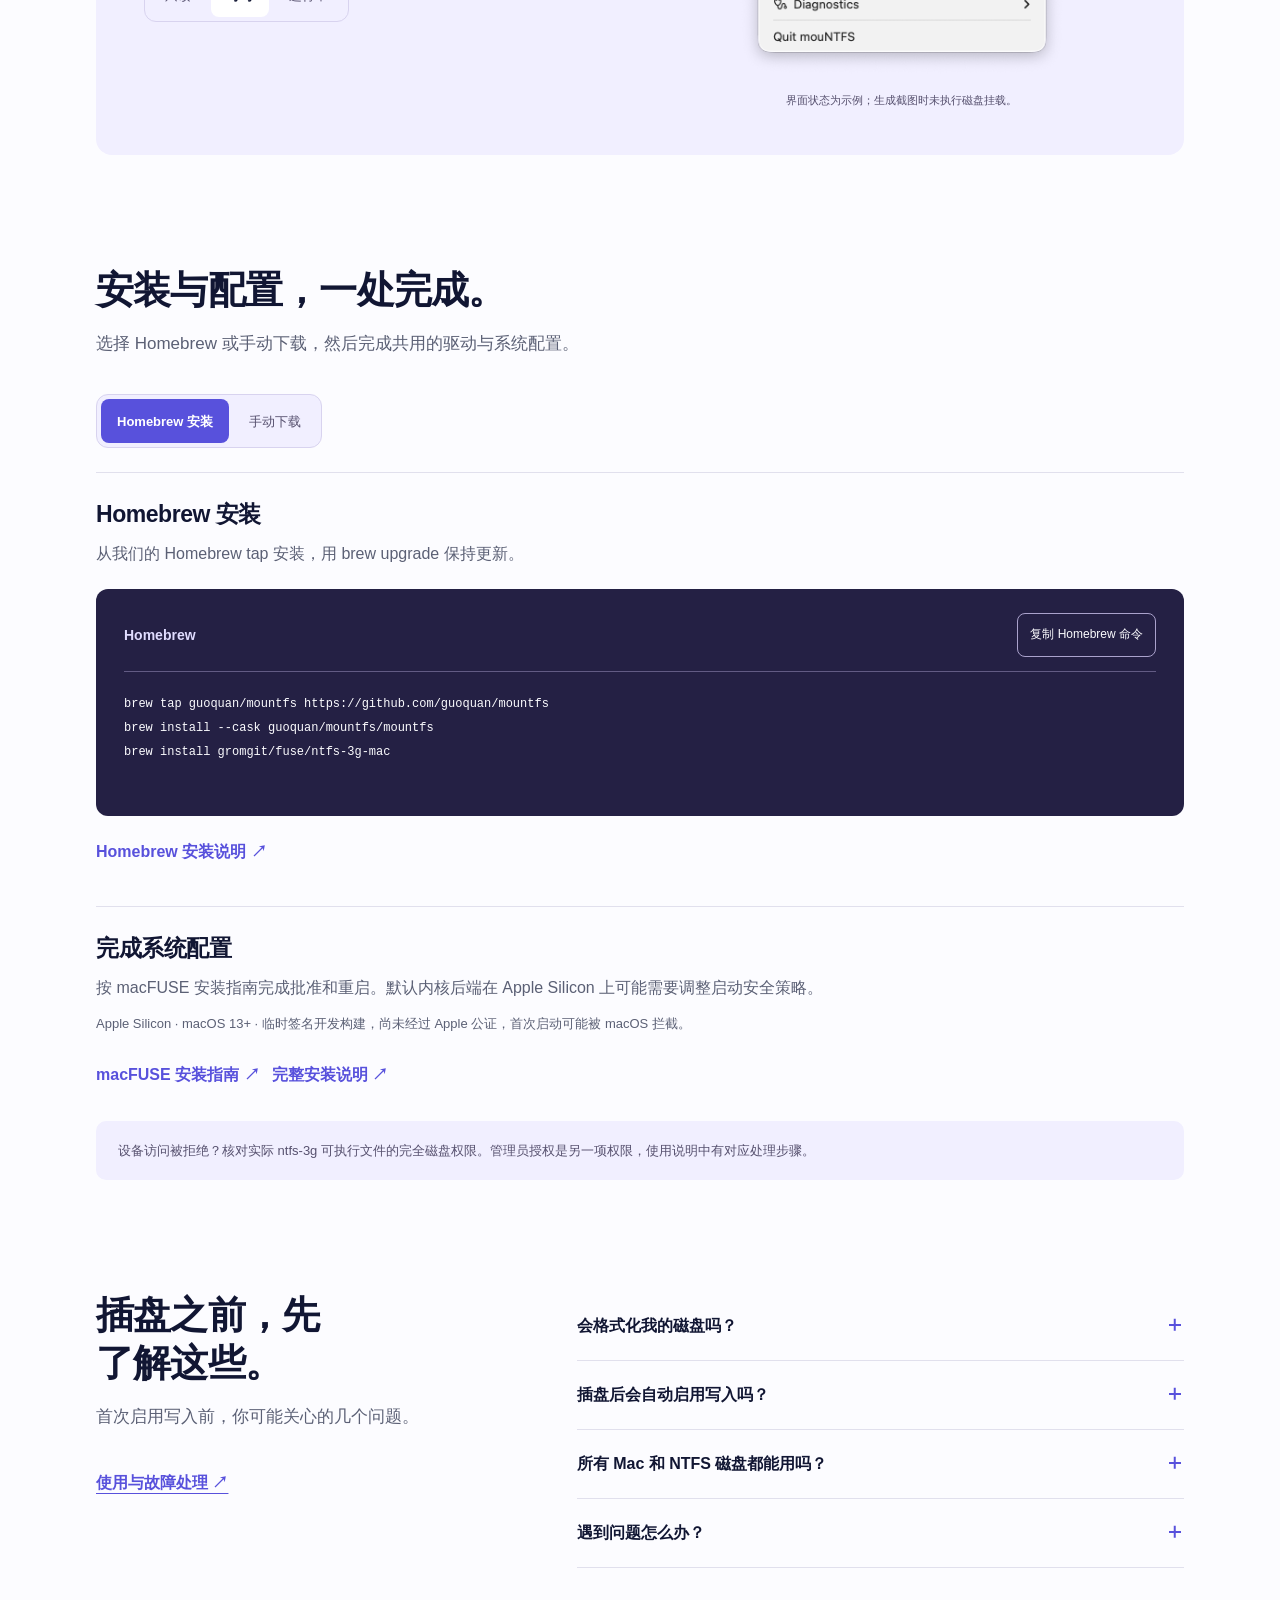
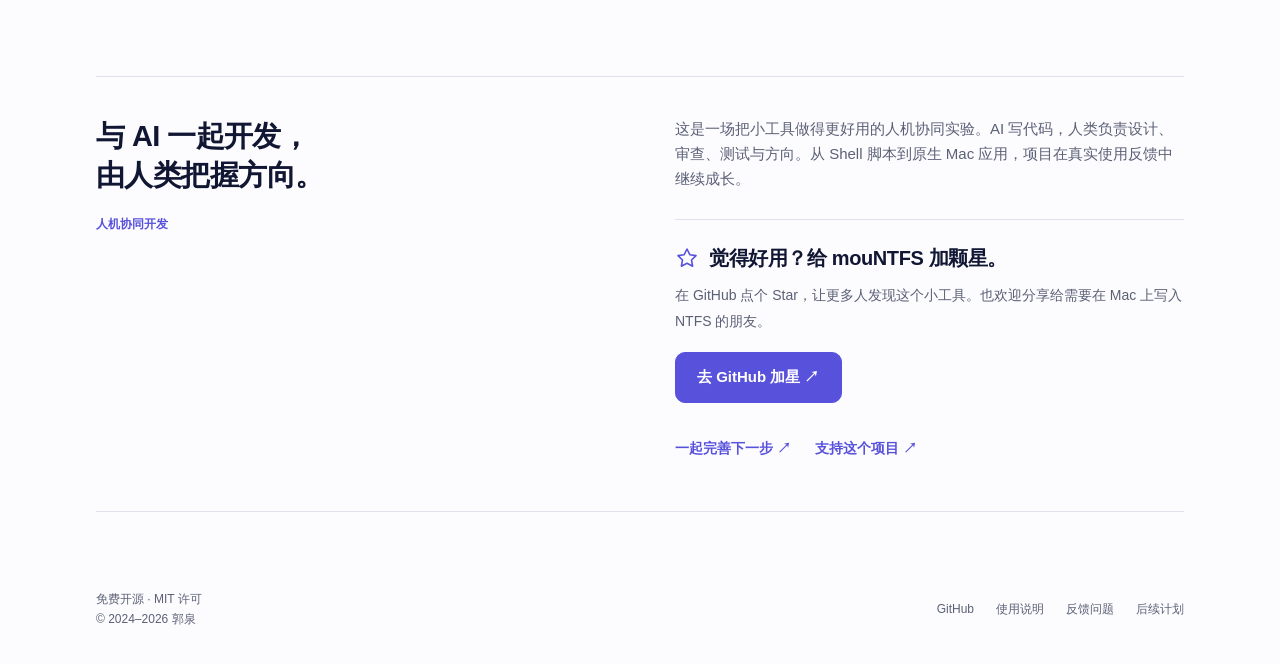
==== commit cf7e3e72: "Invite homepage visitors to star and share mouNTFS" ====
--- a/zh-CN.html
+++ b/zh-CN.html
@@ -69,7 +69,7 @@
   </div>
 </section>
 <section class="section wrap faq"><div class="section-head"><h2>插盘之前，先了解这些。</h2><p>首次启用写入前，你可能关心的几个问题。</p><div class="actions"><a class="text-link" href="https://github.com/guoquan/mountfs/blob/main/docs/USAGE.zh-CN.md">使用与故障处理 ↗</a></div></div><div><details><summary>会格式化我的磁盘吗？</summary><p>不会。mouNTFS 为已有外置 NTFS 分区启用写入，不格式化磁盘。损坏或处于休眠状态的卷，可能需要先在 Windows 中处理，才能启用写入。</p></details><details><summary>插盘后会自动启用写入吗？</summary><p>不会。插盘只更新列表，由你决定何时启用写入。操作时 macOS 可能要求管理员授权，应用不保存密码。</p></details><details><summary>所有 Mac 和 NTFS 磁盘都能用吗？</summary><p>应用需要 macOS 13 或以上及兼容驱动。普通挂载已有有限的 Apple Silicon 使用反馈，更多硬件和驱动组合仍需验证；目前只处理外置 NTFS 分区。</p></details><details><summary>遇到问题怎么办？</summary><p>在 Diagnostics 中查看操作日志和只读磁盘扫描。使用说明涵盖驱动兼容、权限及磁盘忙碌等情况。不要因为操作失败就格式化磁盘。</p></details></div></section>
-<div class="wrap"><section class="story" id="story"><div><h2>与 AI 一起开发，<br>由人类把握方向。</h2><p class="story-label">人机协同开发</p></div><div><p>这是一场把小工具做得更好用的人机协同实验。AI 写代码，人类负责设计、审查、测试与方向。从 Shell 脚本到原生 Mac 应用，项目在真实使用反馈中继续成长。</p><div class="actions"><a class="text-link" href="https://github.com/guoquan/mountfs/blob/main/CONTRIBUTING.md">一起完善下一步 ↗</a><a class="text-link" href="https://github.com/sponsors/guoquan">支持这个项目 ↗</a></div></div></section></div>
+<div class="wrap"><section class="story" id="story"><div><h2>与 AI 一起开发，<br>由人类把握方向。</h2><p class="story-label">人机协同开发</p></div><div><p>这是一场把小工具做得更好用的人机协同实验。AI 写代码，人类负责设计、审查、测试与方向。从 Shell 脚本到原生 Mac 应用，项目在真实使用反馈中继续成长。</p><div class="star-ask"><h3><svg viewBox="0 0 24 24" aria-hidden="true"><path d="m12 3 2.8 5.7 6.2.9-4.5 4.4 1.1 6.2-5.6-2.9-5.6 2.9 1.1-6.2L3 9.6l6.2-.9Z"/></svg>觉得好用？给 mouNTFS 加颗星。</h3><p>在 GitHub 点个 Star，让更多人发现这个小工具。也欢迎分享给需要在 Mac 上写入 NTFS 的朋友。</p><a class="button primary" data-star-link href="https://github.com/guoquan/mountfs">去 GitHub 加星 ↗</a></div><div class="actions"><a class="text-link" href="https://github.com/guoquan/mountfs/blob/main/CONTRIBUTING.md">一起完善下一步 ↗</a><a class="text-link" href="https://github.com/sponsors/guoquan">支持这个项目 ↗</a></div></div></section></div>
 </main>
 <footer class="footer"><div class="wrap footer-row"><div>免费开源 · MIT 许可<br>© 2024–2026 <a href="https://guoquan.net">郭泉</a></div><div class="footer-links"><a href="https://github.com/guoquan/mountfs">GitHub</a><a href="https://github.com/guoquan/mountfs/blob/main/docs/USAGE.zh-CN.md">使用说明</a><a href="https://github.com/guoquan/mountfs/issues">反馈问题</a><a href="https://github.com/guoquan/mountfs/blob/main/ROADMAP.md">后续计划</a></div></div></footer>
 </body></html>
--- a/assets/site.css
+++ b/assets/site.css
@@ -230,3 +230,12 @@
   .brew-install { padding: 18px 16px; }
   .install-panel h3, .install-common h3 { font-size: 21px; }
 }
+
+.star-ask { margin-top: 28px; padding-top: 24px; border-top: 1px solid var(--border); }
+.star-ask h3 { display: flex; align-items: flex-start; gap: 10px; font-size: 20px; line-height: 1.45; margin-bottom: 10px; }
+.star-ask svg { width: 24px; height: 24px; flex-shrink: 0; margin-top: 2px; fill: none; stroke: var(--accent); stroke-width: 1.6; stroke-linecap: round; stroke-linejoin: round; }
+.star-ask p { font-size: 14px; line-height: 1.8; }
+.star-ask .button { margin-top: 18px; }
+@media (max-width: 520px) {
+  .star-ask h3 { font-size: 18px; }
+}
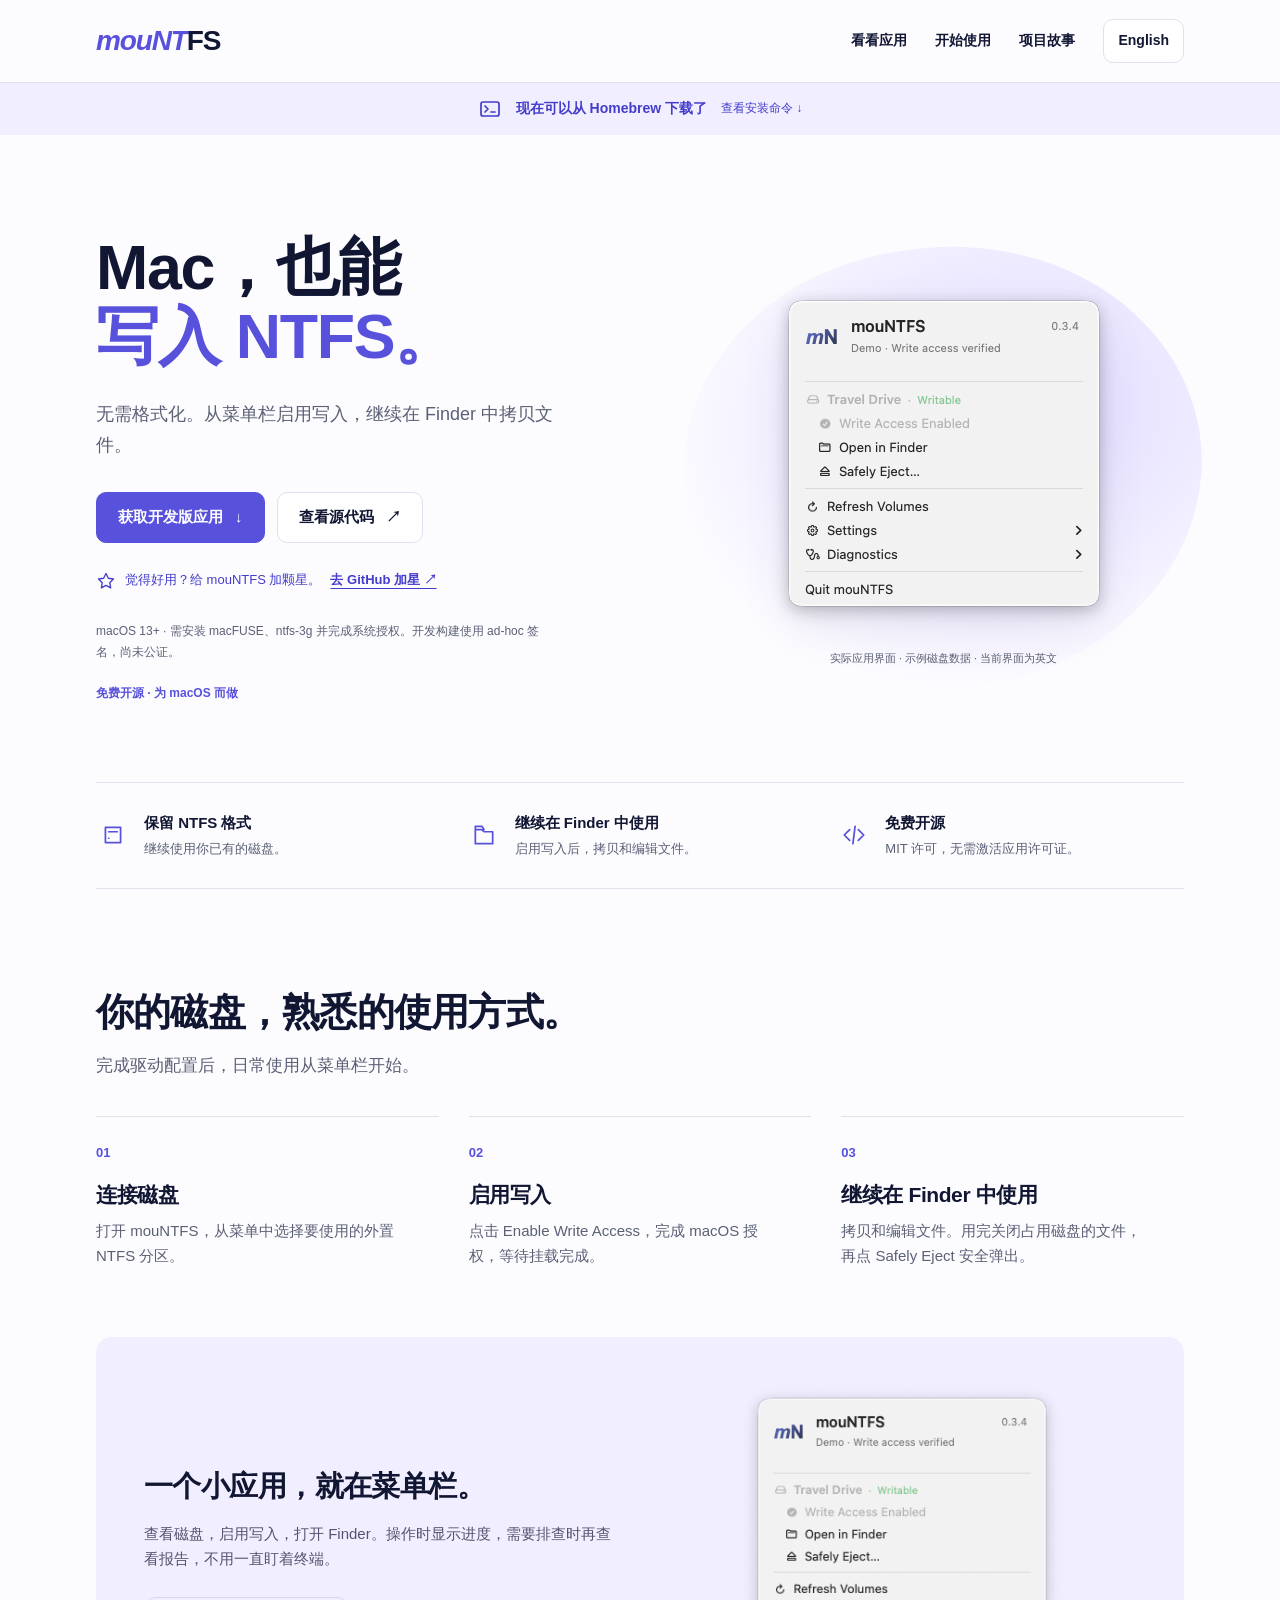
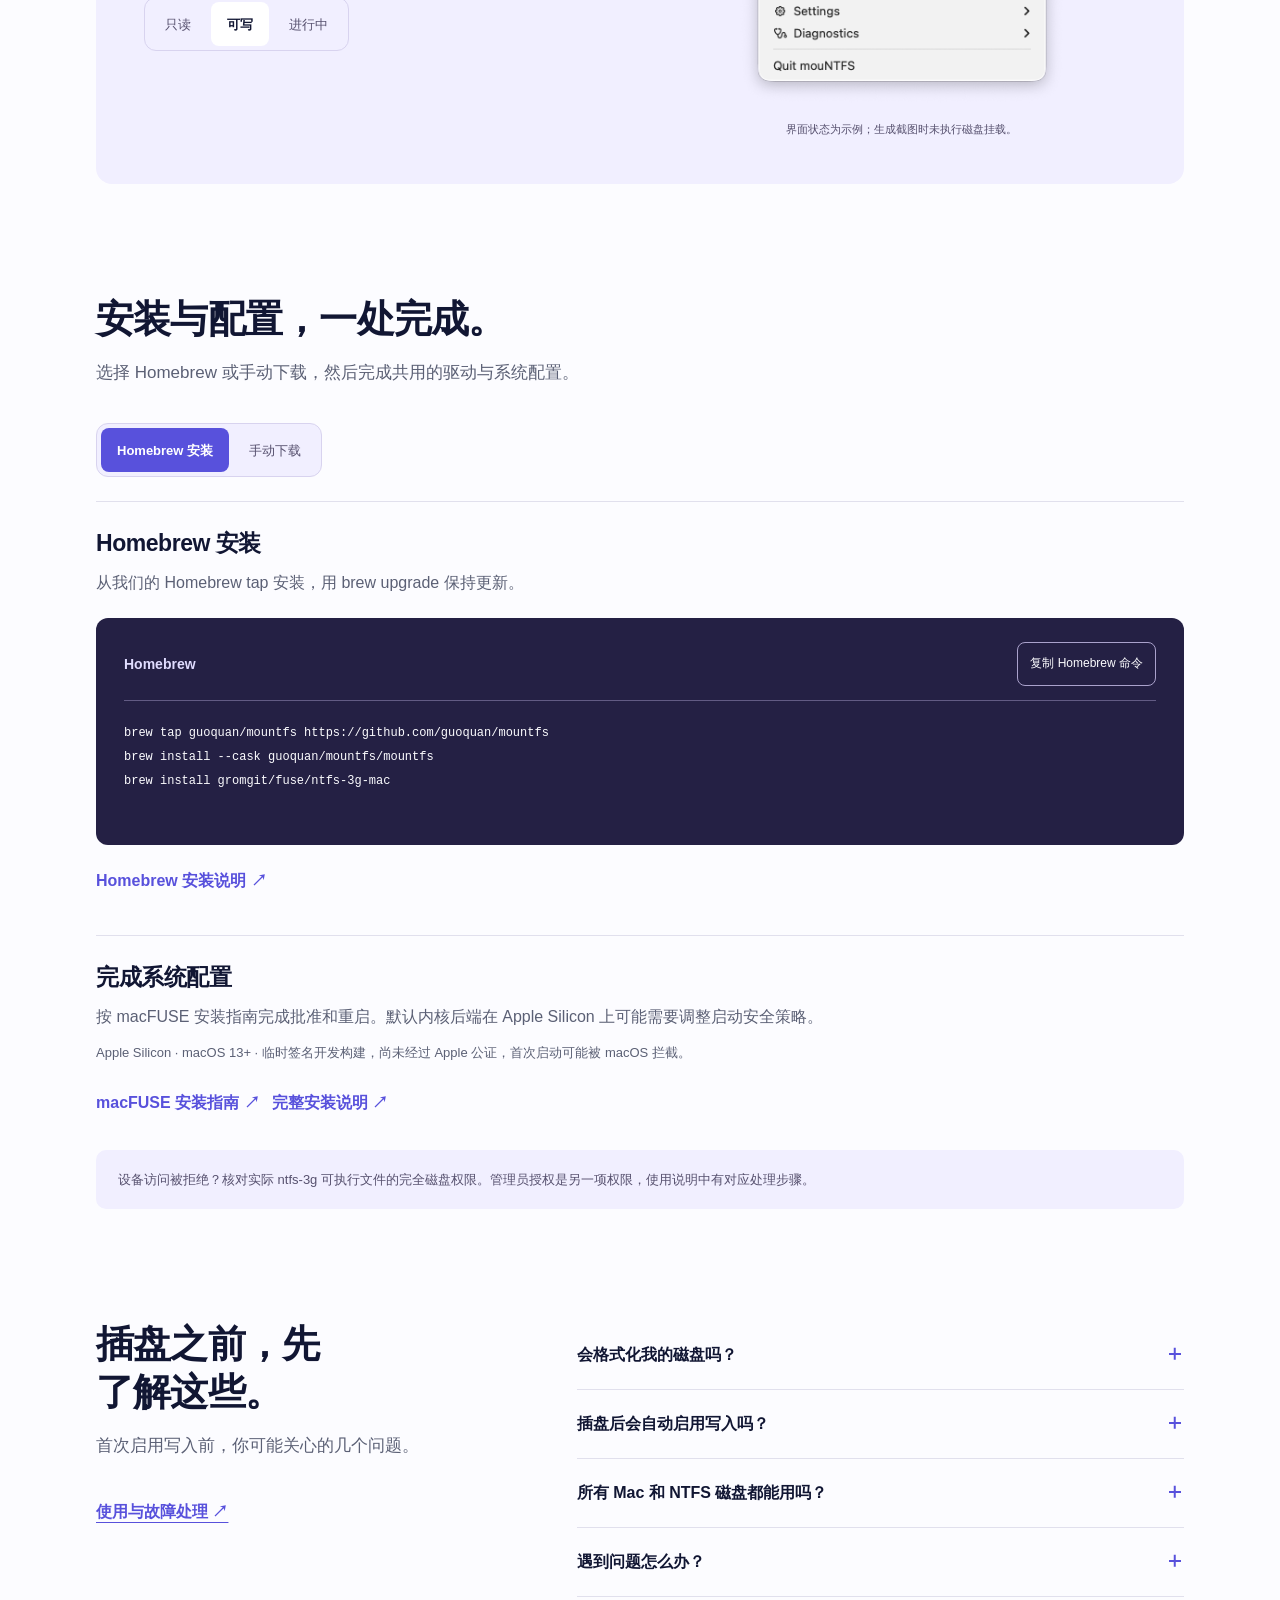
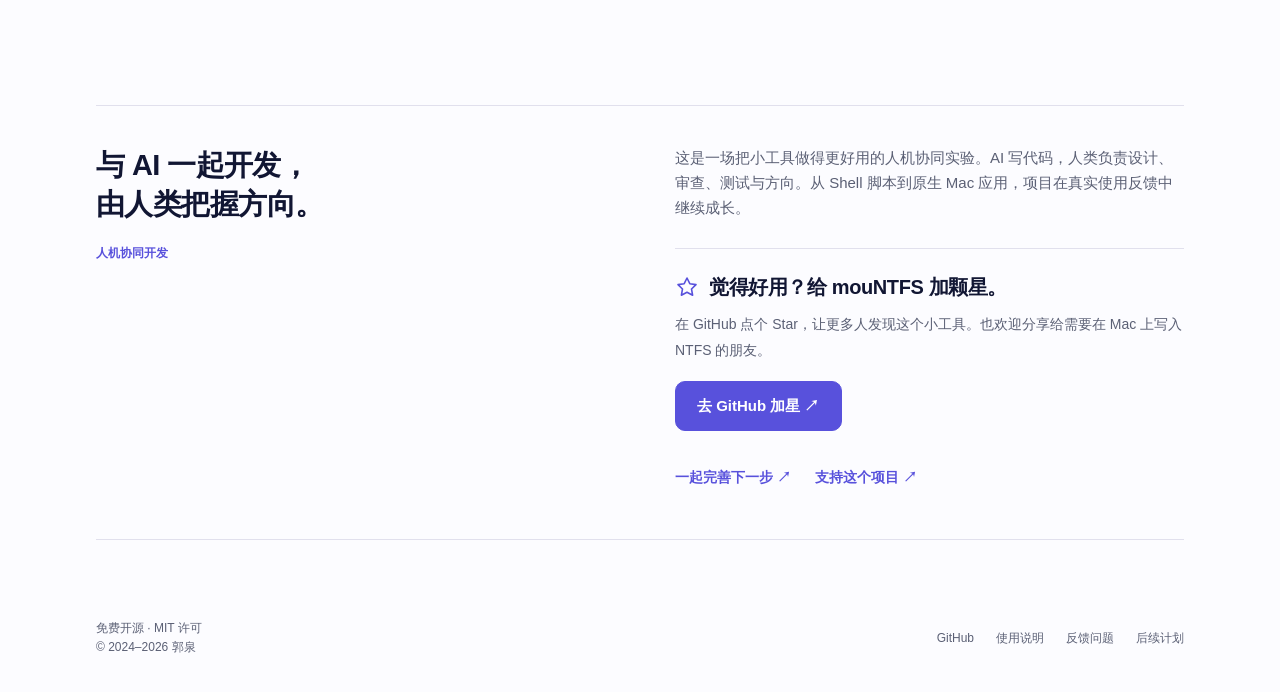
==== commit 81554bff: "Make the GitHub Star invitation visible in the hero" ====
--- a/zh-CN.html
+++ b/zh-CN.html
@@ -29,6 +29,7 @@
   <div class="hero-text">
     <h1>Mac，也能<span>写入 NTFS。</span></h1><p class="hero-copy">无需格式化。从菜单栏启用写入，继续在 Finder 中拷贝文件。</p>
     <div class="actions"><a class="button primary" href="https://github.com/guoquan/mountfs/releases">获取开发版应用<span aria-hidden="true">↓</span></a><a class="button" href="https://github.com/guoquan/mountfs/tree/main">查看源代码<span aria-hidden="true">↗</span></a></div>
+    <a class="hero-star" data-hero-star href="https://github.com/guoquan/mountfs"><svg viewBox="0 0 24 24" aria-hidden="true"><path d="m12 3 2.8 5.7 6.2.9-4.5 4.4 1.1 6.2-5.6-2.9-5.6 2.9 1.1-6.2L3 9.6l6.2-.9Z"/></svg><span>觉得好用？给 mouNTFS 加颗星。</span><strong>去 GitHub 加星 ↗</strong></a>
     <p class="fine">macOS 13+ · 需安装 macFUSE、ntfs-3g 并完成系统授权。开发构建使用 ad-hoc 签名，尚未公证。</p><p class="hero-signoff">免费开源 · 为 macOS 而做</p>
   </div>
   <figure class="hero-art"><img class="app-image" src="assets/menu-writable.png" alt="mouNTFS 实际菜单界面，示例磁盘显示可写状态" width="356" height="351" fetchpriority="high"><figcaption>实际应用界面 · 示例磁盘数据 · 当前界面为英文</figcaption></figure>
--- a/assets/site.css
+++ b/assets/site.css
@@ -239,3 +239,11 @@
 @media (max-width: 520px) {
   .star-ask h3 { font-size: 18px; }
 }
+
+.hero-star { display: inline-flex; align-items: center; flex-wrap: wrap; gap: 6px 9px; min-height: 44px; margin-top: 16px; color: var(--accent-hover); font-size: 13px; line-height: 1.6; }
+.hero-star svg { width: 20px; height: 20px; flex-shrink: 0; fill: none; stroke: currentColor; stroke-width: 1.6; stroke-linecap: round; stroke-linejoin: round; }
+.hero-star strong { white-space: nowrap; text-decoration: underline; text-underline-offset: 4px; }
+.hero-star:hover { color: var(--ink); }
+@media (max-width: 520px) {
+  .hero-star { font-size: 12px; }
+}
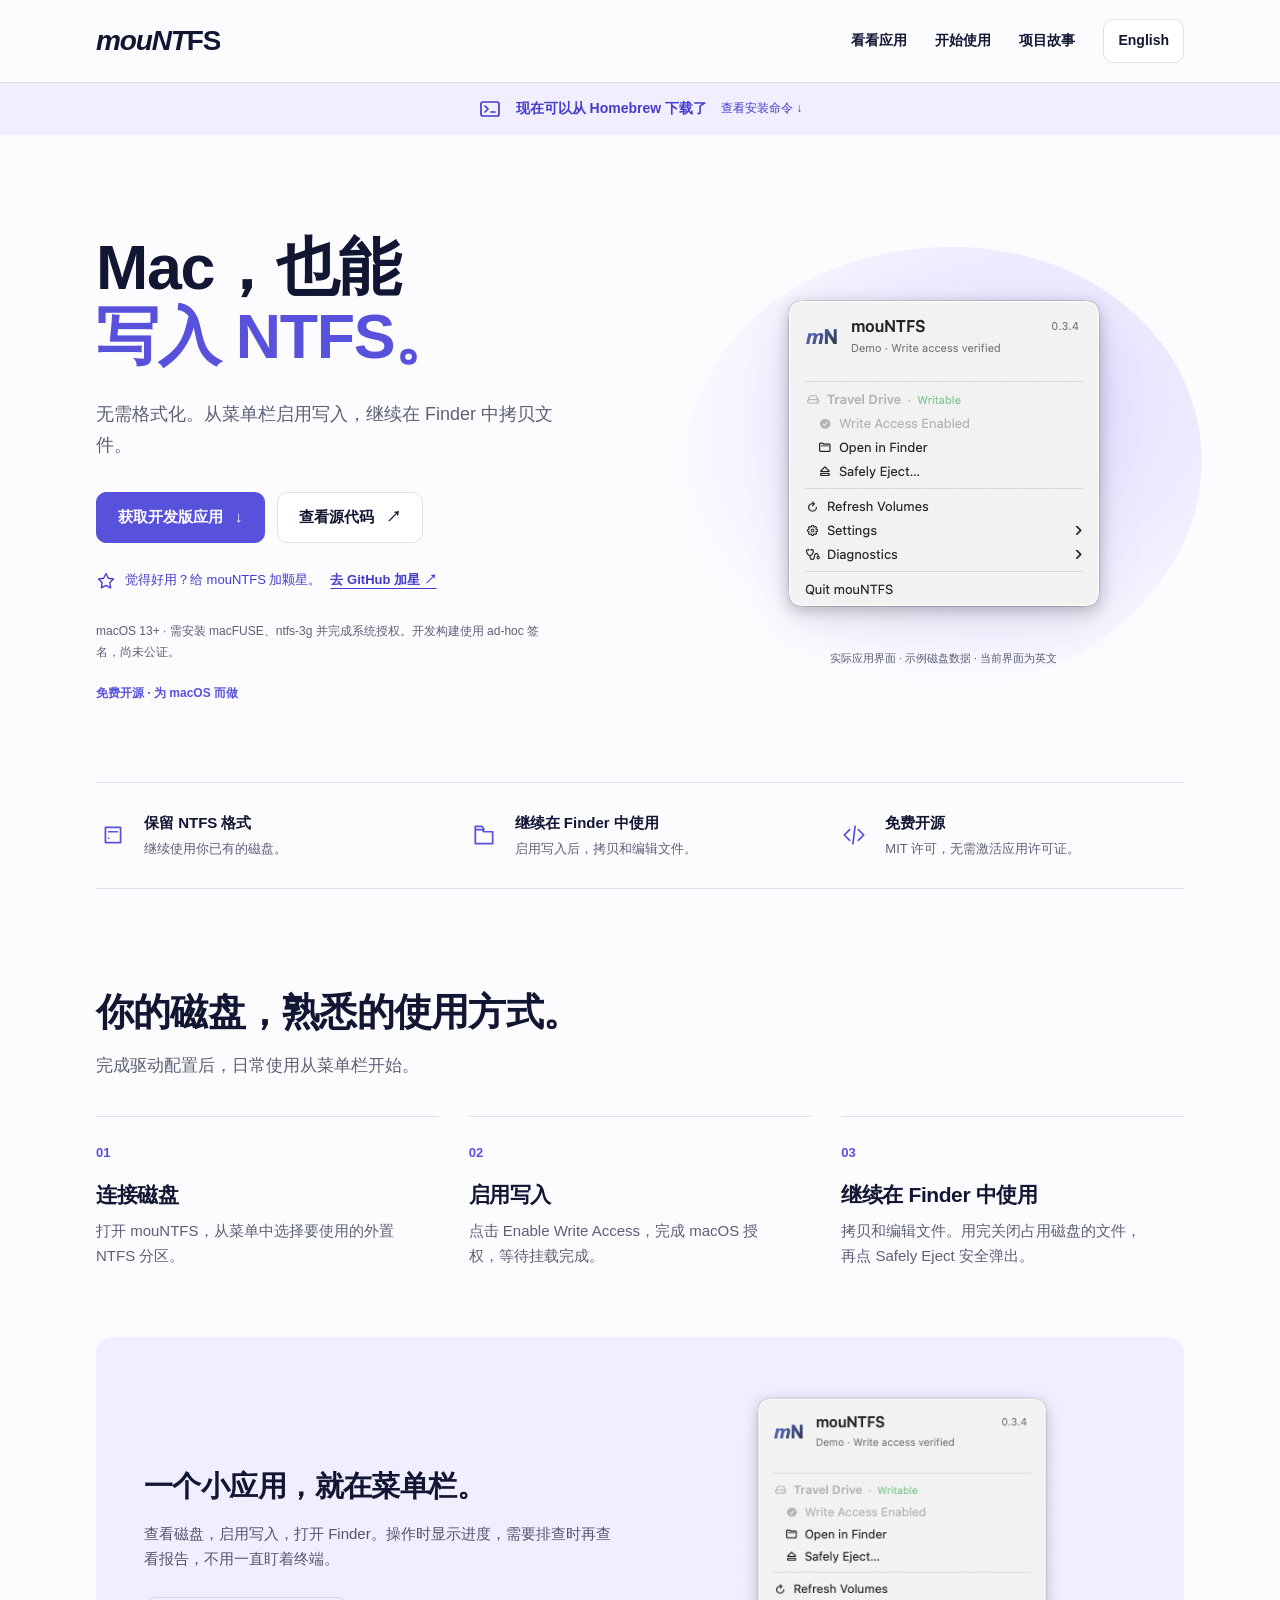
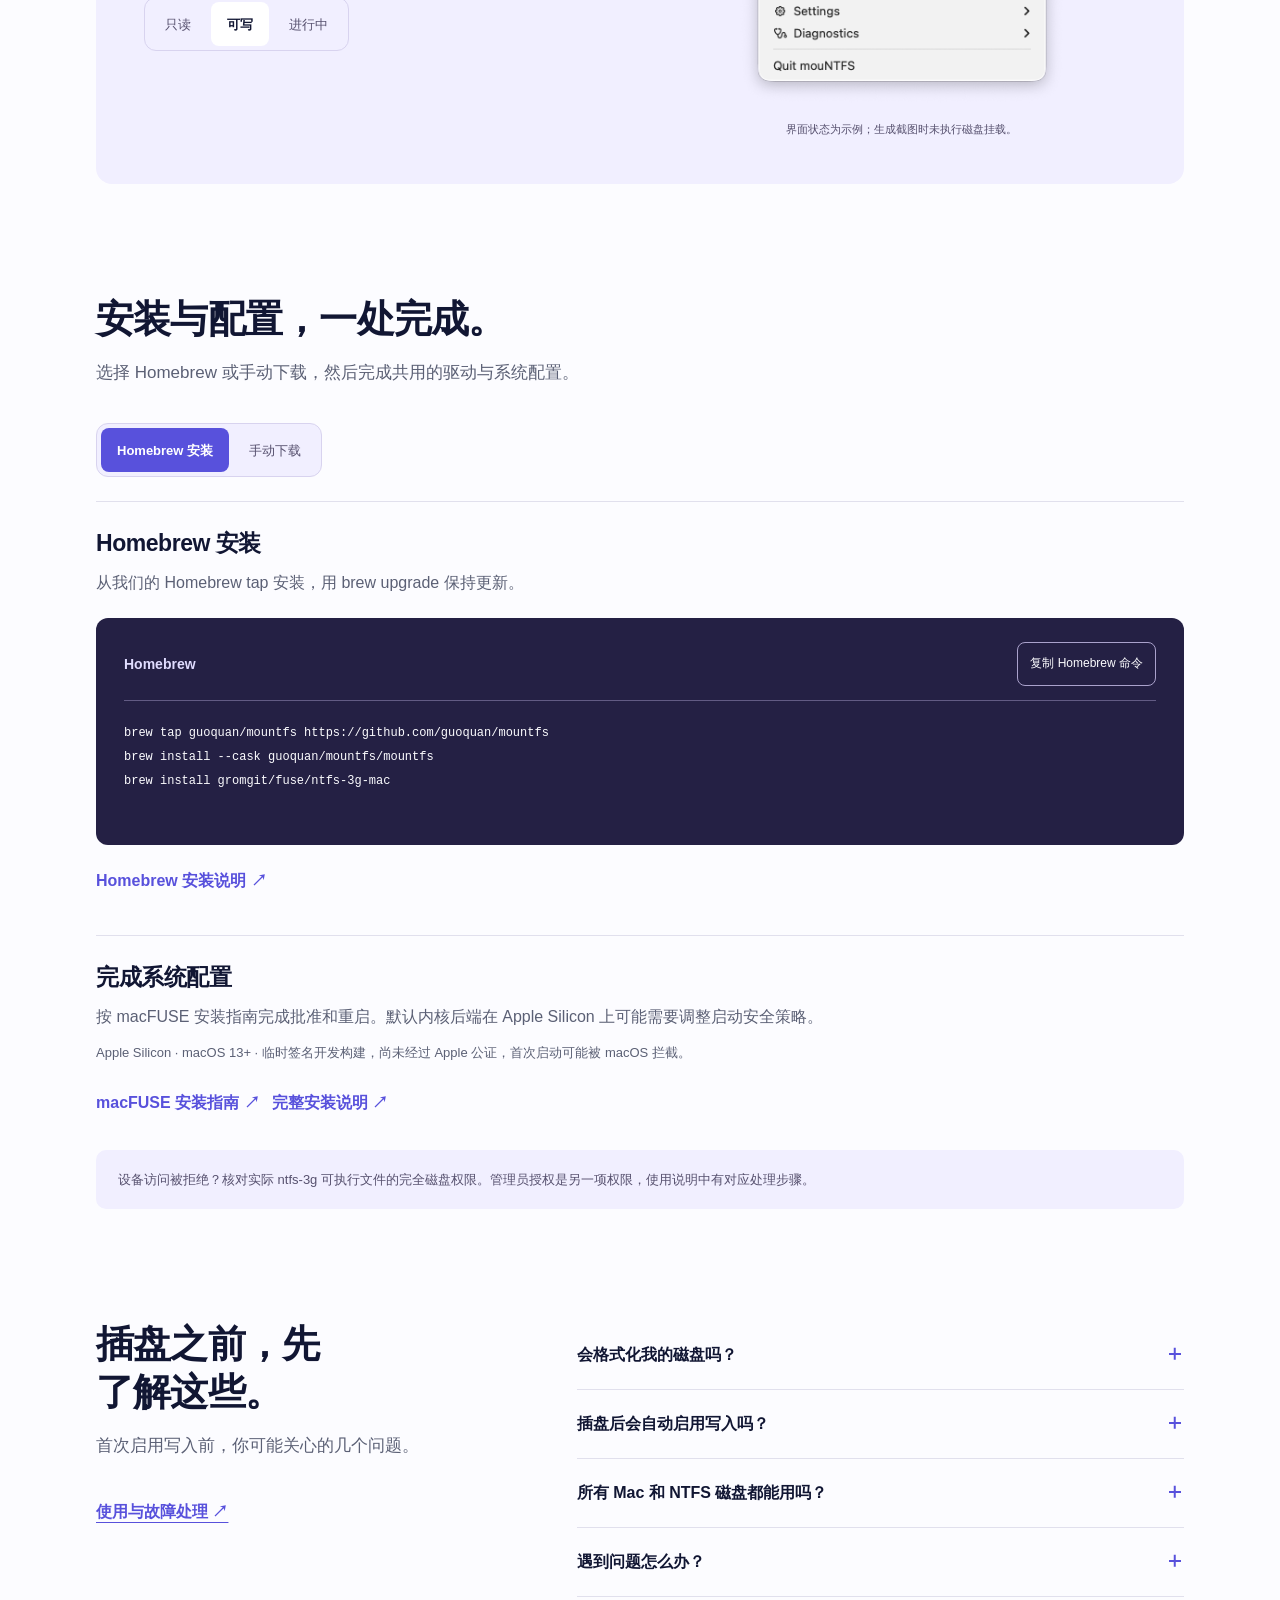
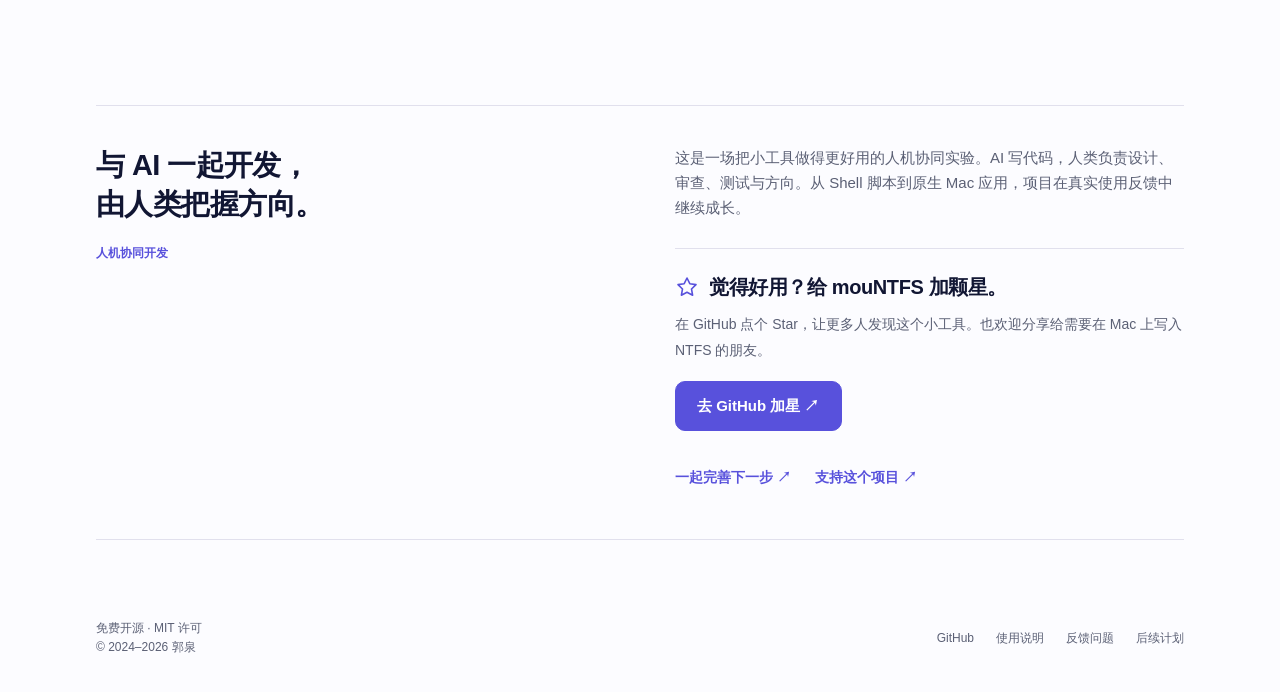
==== commit 4475b297: "Restore the old homepage logo URL reveal animation" ====
--- a/zh-CN.html
+++ b/zh-CN.html
@@ -20,7 +20,7 @@
 <body class="zh">
 <a class="skip" href="#main">跳到正文</a>
 <header class="header"><nav class="wrap nav" aria-label="主导航">
-  <a href="zh-CN.html" class="wordmark" aria-label="mouNTFS"><span class="mount">mouNT</span><span class="fs">FS</span></a>
+  <a href="zh-CN.html" class="wordmark" aria-label="mouNTFS"><span class="logo-prefix" aria-hidden="true">https://</span><span class="logo-name"><span class="mount">mouNT</span><span class="fs">FS</span></span><span class="logo-suffix" aria-hidden="true">.sh</span></a>
   <div class="nav-links"><a class="desktop" href="#app">看看应用</a><a href="#get-started">开始使用</a><a class="desktop" href="#story">项目故事</a><a class="language" href="index.html" lang="en" hreflang="en">English</a></div>
 </nav></header>
 <main id="main">
--- a/assets/site.css
+++ b/assets/site.css
@@ -247,3 +247,20 @@
 @media (max-width: 520px) {
   .hero-star { font-size: 12px; }
 }
+
+/* Restore the original homepage wordmark's URL reveal and sliding colour. */
+.wordmark { display: inline-flex; align-items: baseline; flex-shrink: 0; }
+.logo-name { background: linear-gradient(135deg, var(--accent) 0%, var(--ink) 50%, var(--ink) 100%); background-size: 200%; background-position-x: 100%; background-clip: text; -webkit-background-clip: text; color: transparent; transition: background-position .3s ease; }
+.wordmark .mount, .wordmark .fs { color: inherit; }
+.logo-prefix, .logo-suffix { display: inline-block; max-width: 0; overflow: hidden; opacity: 0; font: .55em/1.3 ui-monospace, SFMono-Regular, Menlo, Consolas, monospace; letter-spacing: 0; color: var(--accent-hover); transition: max-width .3s ease, opacity .3s ease; }
+.wordmark:is(:hover, :focus-visible) .logo-name { background-position-x: 0%; }
+.wordmark:is(:hover, :focus-visible) .logo-prefix { max-width: 5.5em; opacity: 1; }
+.wordmark:is(:hover, :focus-visible) .logo-suffix { max-width: 2.2em; opacity: 1; }
+@media (max-width: 520px) {
+  .wordmark { flex-wrap: wrap; max-width: 150px; }
+  .logo-prefix { flex-basis: 100%; max-width: none; max-height: 0; transition: max-height .3s ease, opacity .3s ease; }
+  .wordmark:is(:hover, :focus-visible) .logo-prefix { max-width: none; max-height: 1.3em; }
+}
+@media print {
+  .logo-name { background: none; color: var(--ink); }
+}
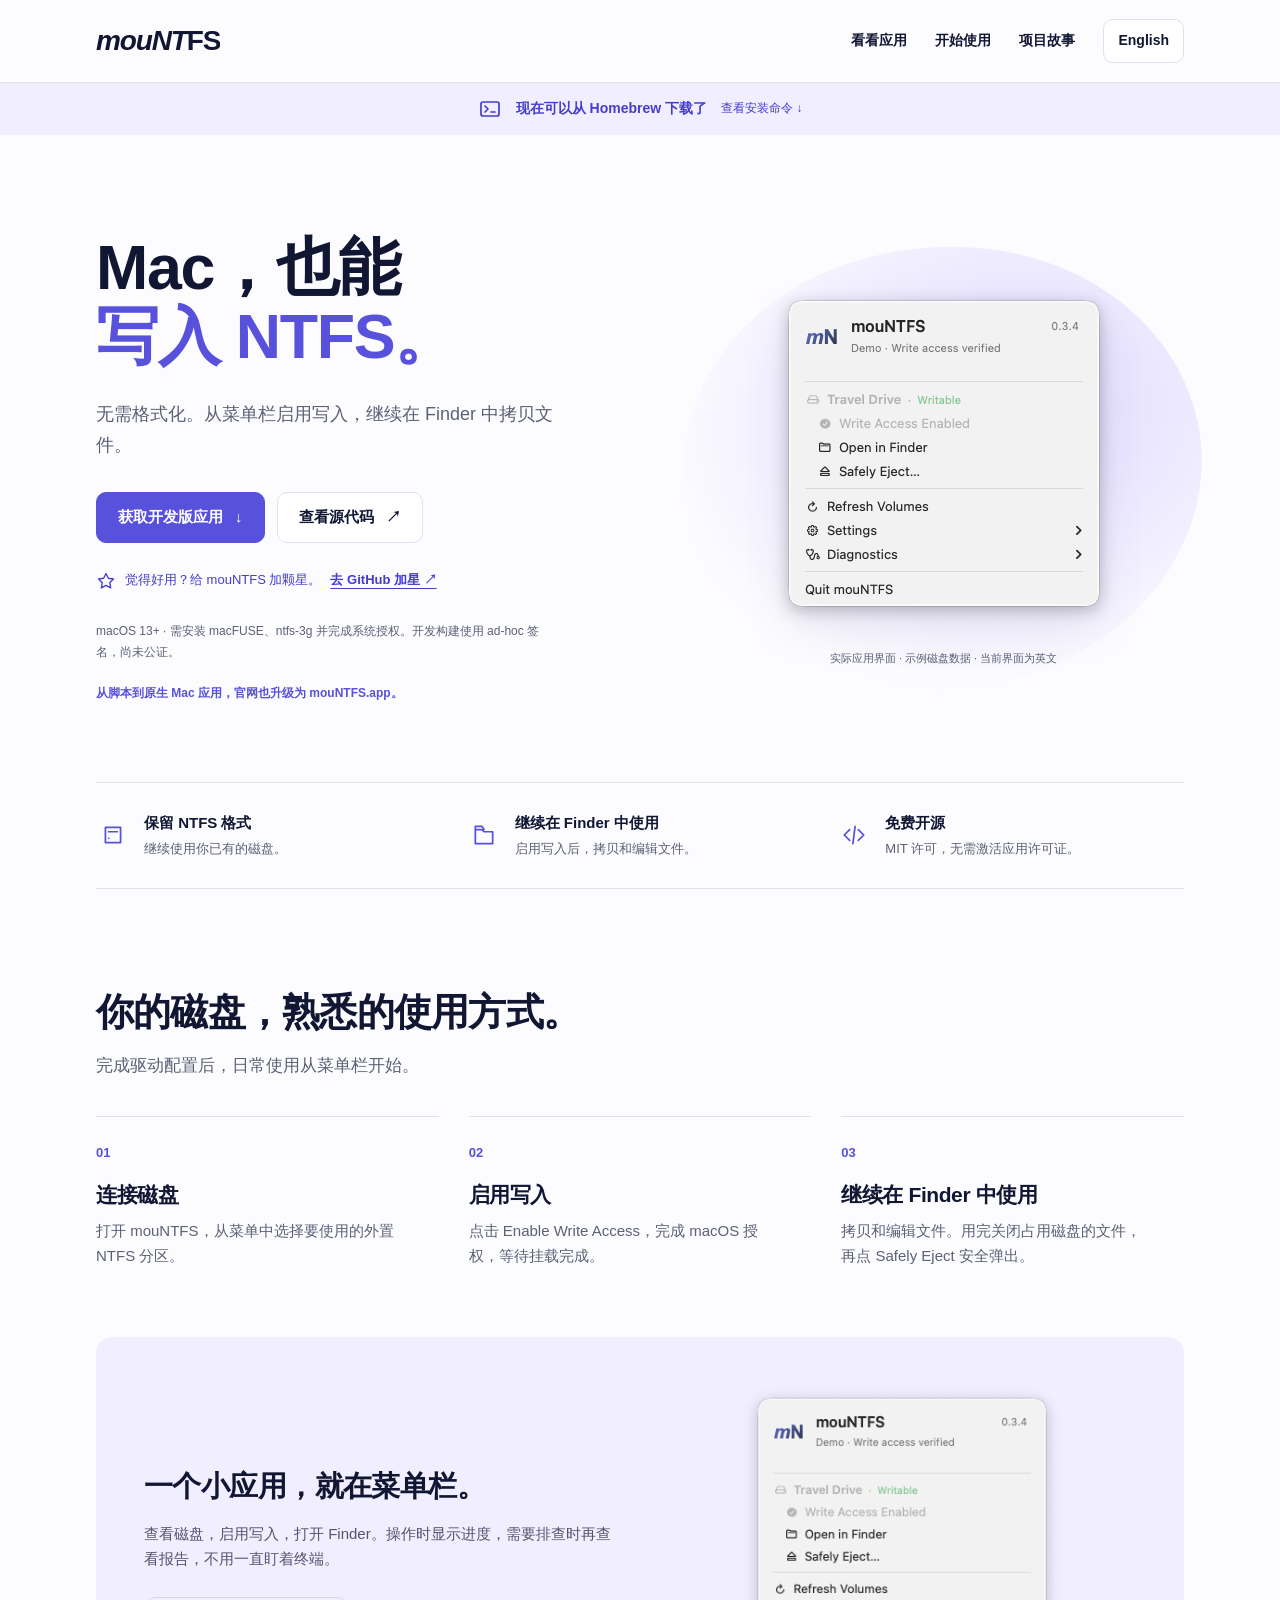
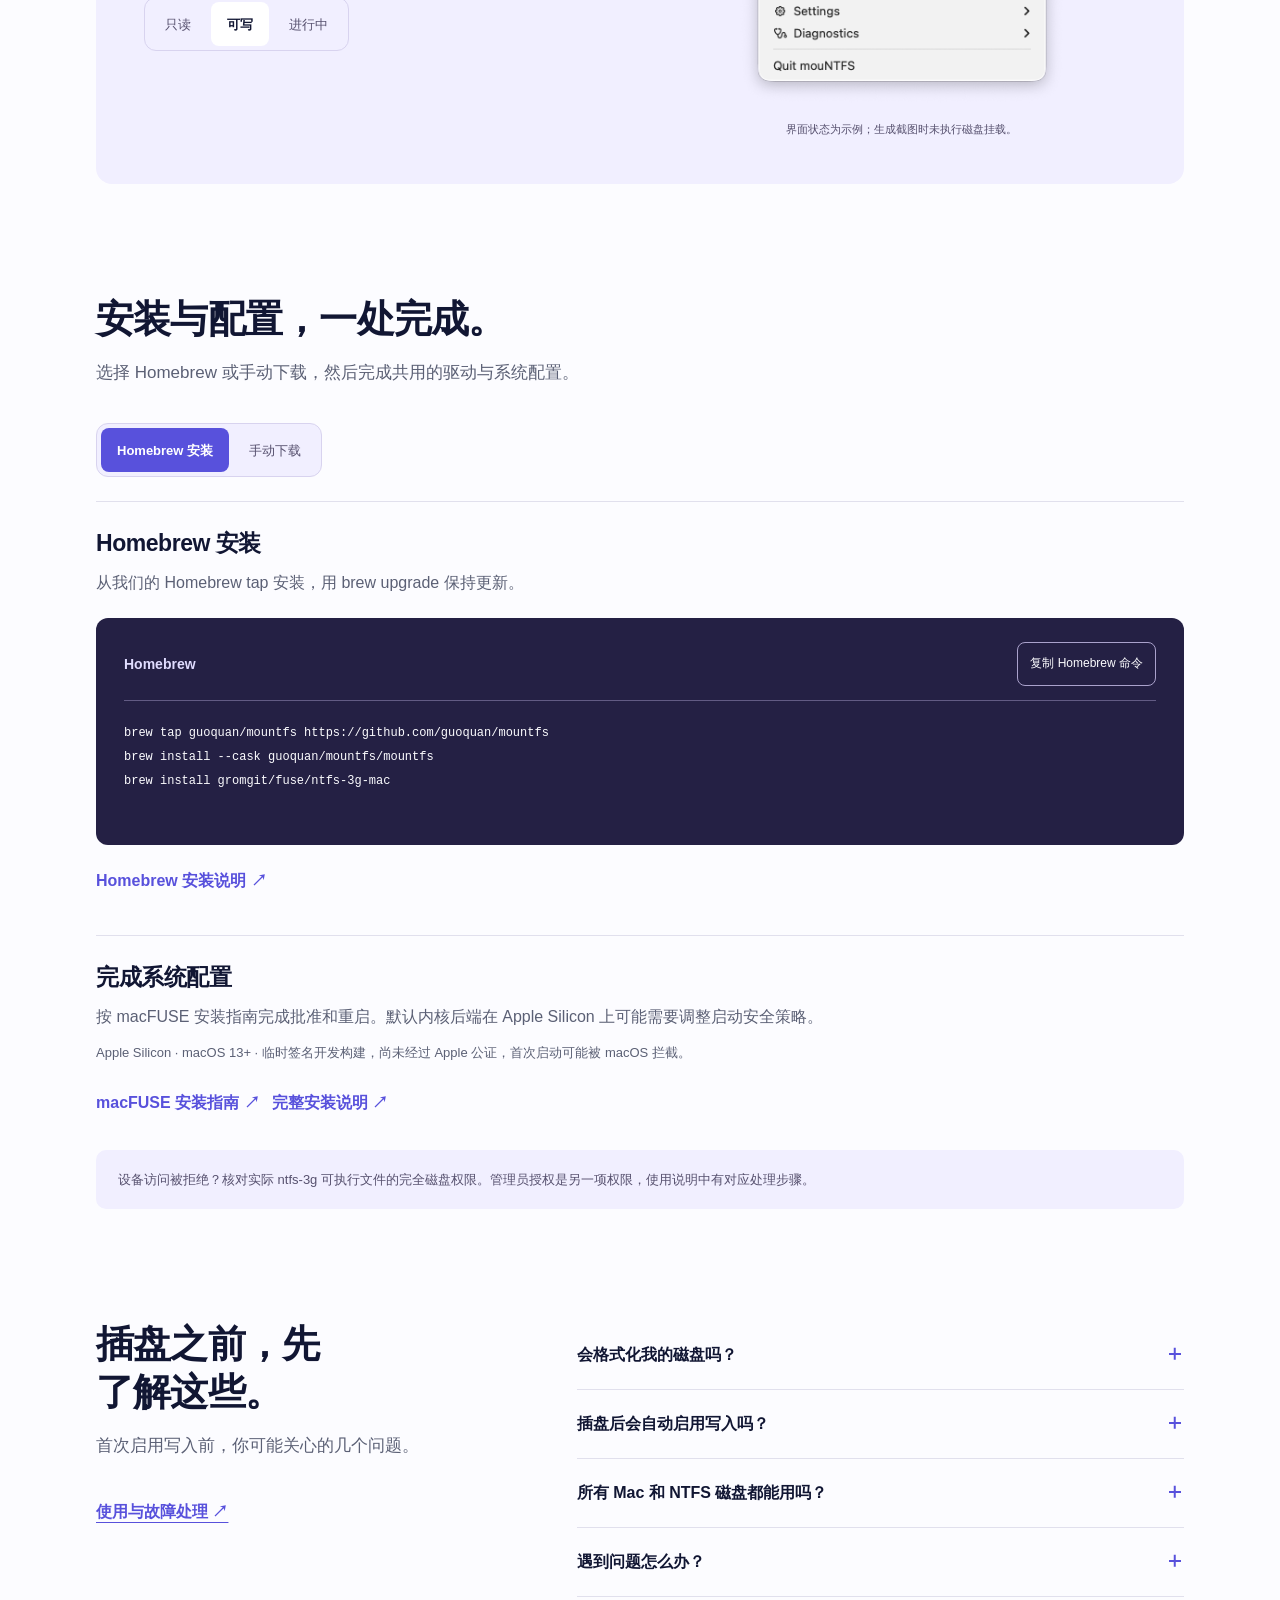
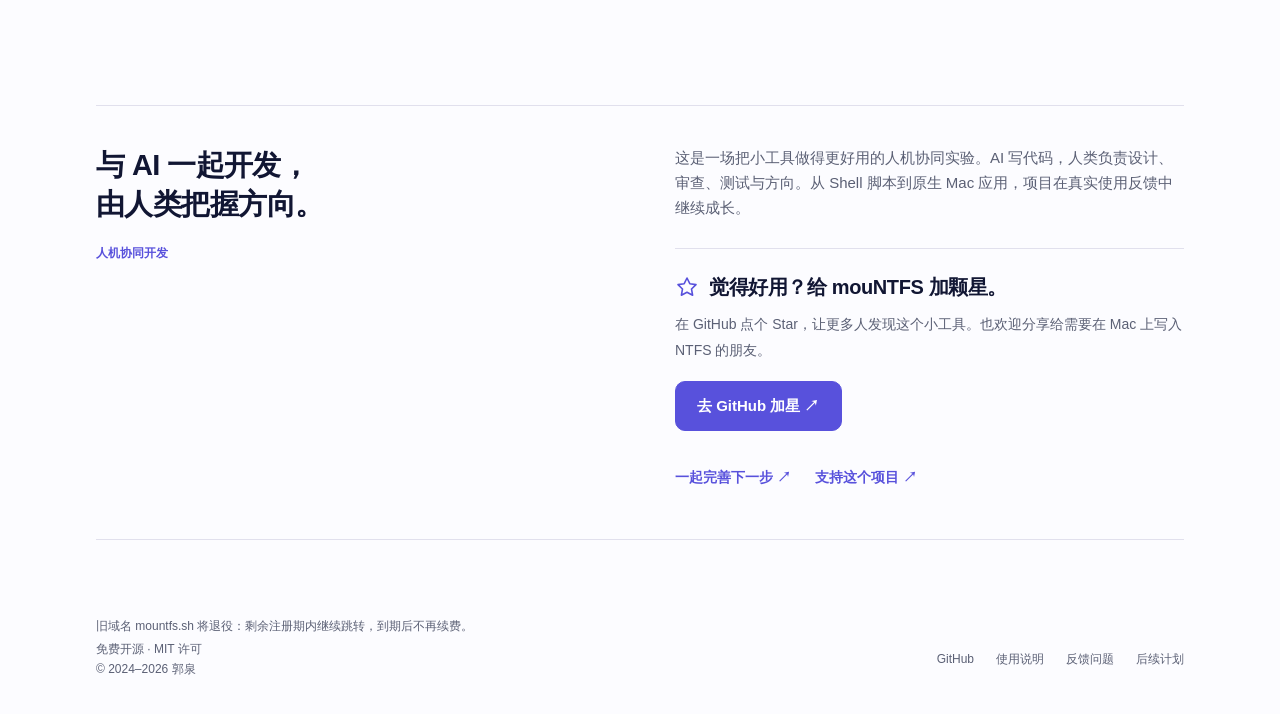
==== commit 6921716e: "Move official website and brand to mountfs.app" ====
--- a/zh-CN.html
+++ b/zh-CN.html
@@ -3,24 +3,24 @@
 <head>
   <meta charset="utf-8"><meta name="viewport" content="width=device-width, initial-scale=1">
   <title>mouNTFS — Mac，也能写入 NTFS。</title><meta name="description" content="免费开源的 Mac NTFS 菜单栏工具。保留磁盘格式，启用写入，继续在 Finder 中使用。需安装 macFUSE 与 ntfs-3g。">
-  <meta name="theme-color" content="#fcfcff"><link rel="canonical" href="https://mountfs.sh/zh-CN.html">
-  <link rel="alternate" hreflang="en" href="https://mountfs.sh/">
-  <link rel="alternate" hreflang="zh-CN" href="https://mountfs.sh/zh-CN.html">
-  <link rel="alternate" hreflang="x-default" href="https://mountfs.sh/">
-  <meta property="og:type" content="website"><meta property="og:url" content="https://mountfs.sh/zh-CN.html">
+  <meta name="theme-color" content="#fcfcff"><link rel="canonical" href="https://mountfs.app/zh-CN.html">
+  <link rel="alternate" hreflang="en" href="https://mountfs.app/">
+  <link rel="alternate" hreflang="zh-CN" href="https://mountfs.app/zh-CN.html">
+  <link rel="alternate" hreflang="x-default" href="https://mountfs.app/">
+  <meta property="og:type" content="website"><meta property="og:url" content="https://mountfs.app/zh-CN.html">
   <meta property="og:title" content="mouNTFS — Mac，也能写入 NTFS。"><meta property="og:description" content="免费开源的 Mac NTFS 菜单栏工具。保留磁盘格式，启用写入，继续在 Finder 中使用。需安装 macFUSE 与 ntfs-3g。">
   <meta property="og:locale" content="zh_CN">
-  <meta property="og:image" content="https://mountfs.sh/assets/share.zh-CN.png">
+  <meta property="og:image" content="https://mountfs.app/assets/share.zh-CN.png">
   <meta property="og:image:alt" content="mouNTFS — Mac，也能写入 NTFS。"><meta property="og:image:width" content="1254"><meta property="og:image:height" content="1254">
   <meta name="twitter:card" content="summary_large_image"><meta name="twitter:site" content="@guoquan">
-  <meta name="twitter:image" content="https://mountfs.sh/assets/share.zh-CN.png">
+  <meta name="twitter:image" content="https://mountfs.app/assets/share.zh-CN.png">
   <link rel="icon" type="image/svg+xml" href="assets/icon.svg">
   <link rel="stylesheet" href="assets/site.css"><script src="assets/site.js" defer></script>
 </head>
 <body class="zh">
 <a class="skip" href="#main">跳到正文</a>
 <header class="header"><nav class="wrap nav" aria-label="主导航">
-  <a href="zh-CN.html" class="wordmark" aria-label="mouNTFS"><span class="logo-prefix" aria-hidden="true">https://</span><span class="logo-name"><span class="mount">mouNT</span><span class="fs">FS</span></span><span class="logo-suffix" aria-hidden="true">.sh</span></a>
+  <a href="zh-CN.html" class="wordmark" aria-label="mouNTFS"><span class="logo-prefix" aria-hidden="true">https://</span><span class="logo-name"><span class="mount">mouNT</span><span class="fs">FS</span></span><span class="logo-suffix" aria-hidden="true">.app</span></a>
   <div class="nav-links"><a class="desktop" href="#app">看看应用</a><a href="#get-started">开始使用</a><a class="desktop" href="#story">项目故事</a><a class="language" href="index.html" lang="en" hreflang="en">English</a></div>
 </nav></header>
 <main id="main">
@@ -30,7 +30,7 @@
     <h1>Mac，也能<span>写入 NTFS。</span></h1><p class="hero-copy">无需格式化。从菜单栏启用写入，继续在 Finder 中拷贝文件。</p>
     <div class="actions"><a class="button primary" href="https://github.com/guoquan/mountfs/releases">获取开发版应用<span aria-hidden="true">↓</span></a><a class="button" href="https://github.com/guoquan/mountfs/tree/main">查看源代码<span aria-hidden="true">↗</span></a></div>
     <a class="hero-star" data-hero-star href="https://github.com/guoquan/mountfs"><svg viewBox="0 0 24 24" aria-hidden="true"><path d="m12 3 2.8 5.7 6.2.9-4.5 4.4 1.1 6.2-5.6-2.9-5.6 2.9 1.1-6.2L3 9.6l6.2-.9Z"/></svg><span>觉得好用？给 mouNTFS 加颗星。</span><strong>去 GitHub 加星 ↗</strong></a>
-    <p class="fine">macOS 13+ · 需安装 macFUSE、ntfs-3g 并完成系统授权。开发构建使用 ad-hoc 签名，尚未公证。</p><p class="hero-signoff">免费开源 · 为 macOS 而做</p>
+    <p class="fine">macOS 13+ · 需安装 macFUSE、ntfs-3g 并完成系统授权。开发构建使用 ad-hoc 签名，尚未公证。</p><p class="hero-signoff">从脚本到原生 Mac 应用，官网也升级为 mouNTFS.app。</p>
   </div>
   <figure class="hero-art"><img class="app-image" src="assets/menu-writable.png" alt="mouNTFS 实际菜单界面，示例磁盘显示可写状态" width="356" height="351" fetchpriority="high"><figcaption>实际应用界面 · 示例磁盘数据 · 当前界面为英文</figcaption></figure>
 </div><div class="benefits"><div class="benefit"><span class="symbol" aria-hidden="true"><svg viewBox="0 0 24 24" fill="none" stroke="currentColor" stroke-width="1.6" stroke-linecap="round" stroke-linejoin="round"><path d="M5 5h14v14H5zM8 15h.01M8 9h8"/></svg></span><div><strong>保留 NTFS 格式</strong><p>继续使用你已有的磁盘。</p></div></div><div class="benefit"><span class="symbol" aria-hidden="true"><svg viewBox="0 0 24 24" fill="none" stroke="currentColor" stroke-width="1.6" stroke-linecap="round" stroke-linejoin="round"><path d="M4 7h6l2 2h8v11H4zM4 7V4h6l2 3"/></svg></span><div><strong>继续在 Finder 中使用</strong><p>启用写入后，拷贝和编辑文件。</p></div></div><div class="benefit"><span class="symbol" aria-hidden="true"><svg viewBox="0 0 24 24" fill="none" stroke="currentColor" stroke-width="1.6" stroke-linecap="round" stroke-linejoin="round"><path d="m8 7-5 5 5 5m8-10 5 5-5 5m-3-13-2 16"/></svg></span><div><strong>免费开源</strong><p>MIT 许可，无需激活应用许可证。</p></div></div></div></div></section>
@@ -72,5 +72,6 @@
 <section class="section wrap faq"><div class="section-head"><h2>插盘之前，先了解这些。</h2><p>首次启用写入前，你可能关心的几个问题。</p><div class="actions"><a class="text-link" href="https://github.com/guoquan/mountfs/blob/main/docs/USAGE.zh-CN.md">使用与故障处理 ↗</a></div></div><div><details><summary>会格式化我的磁盘吗？</summary><p>不会。mouNTFS 为已有外置 NTFS 分区启用写入，不格式化磁盘。损坏或处于休眠状态的卷，可能需要先在 Windows 中处理，才能启用写入。</p></details><details><summary>插盘后会自动启用写入吗？</summary><p>不会。插盘只更新列表，由你决定何时启用写入。操作时 macOS 可能要求管理员授权，应用不保存密码。</p></details><details><summary>所有 Mac 和 NTFS 磁盘都能用吗？</summary><p>应用需要 macOS 13 或以上及兼容驱动。普通挂载已有有限的 Apple Silicon 使用反馈，更多硬件和驱动组合仍需验证；目前只处理外置 NTFS 分区。</p></details><details><summary>遇到问题怎么办？</summary><p>在 Diagnostics 中查看操作日志和只读磁盘扫描。使用说明涵盖驱动兼容、权限及磁盘忙碌等情况。不要因为操作失败就格式化磁盘。</p></details></div></section>
 <div class="wrap"><section class="story" id="story"><div><h2>与 AI 一起开发，<br>由人类把握方向。</h2><p class="story-label">人机协同开发</p></div><div><p>这是一场把小工具做得更好用的人机协同实验。AI 写代码，人类负责设计、审查、测试与方向。从 Shell 脚本到原生 Mac 应用，项目在真实使用反馈中继续成长。</p><div class="star-ask"><h3><svg viewBox="0 0 24 24" aria-hidden="true"><path d="m12 3 2.8 5.7 6.2.9-4.5 4.4 1.1 6.2-5.6-2.9-5.6 2.9 1.1-6.2L3 9.6l6.2-.9Z"/></svg>觉得好用？给 mouNTFS 加颗星。</h3><p>在 GitHub 点个 Star，让更多人发现这个小工具。也欢迎分享给需要在 Mac 上写入 NTFS 的朋友。</p><a class="button primary" data-star-link href="https://github.com/guoquan/mountfs">去 GitHub 加星 ↗</a></div><div class="actions"><a class="text-link" href="https://github.com/guoquan/mountfs/blob/main/CONTRIBUTING.md">一起完善下一步 ↗</a><a class="text-link" href="https://github.com/sponsors/guoquan">支持这个项目 ↗</a></div></div></section></div>
 </main>
+<aside class="wrap"><p class="fine">旧域名 mountfs.sh 将退役：剩余注册期内继续跳转，到期后不再续费。</p></aside>
 <footer class="footer"><div class="wrap footer-row"><div>免费开源 · MIT 许可<br>© 2024–2026 <a href="https://guoquan.net">郭泉</a></div><div class="footer-links"><a href="https://github.com/guoquan/mountfs">GitHub</a><a href="https://github.com/guoquan/mountfs/blob/main/docs/USAGE.zh-CN.md">使用说明</a><a href="https://github.com/guoquan/mountfs/issues">反馈问题</a><a href="https://github.com/guoquan/mountfs/blob/main/ROADMAP.md">后续计划</a></div></div></footer>
 </body></html>
--- a/assets/site.css
+++ b/assets/site.css
@@ -255,7 +255,7 @@
 .logo-prefix, .logo-suffix { display: inline-block; max-width: 0; overflow: hidden; opacity: 0; font: .55em/1.3 ui-monospace, SFMono-Regular, Menlo, Consolas, monospace; letter-spacing: 0; color: var(--accent-hover); transition: max-width .3s ease, opacity .3s ease; }
 .wordmark:is(:hover, :focus-visible) .logo-name { background-position-x: 0%; }
 .wordmark:is(:hover, :focus-visible) .logo-prefix { max-width: 5.5em; opacity: 1; }
-.wordmark:is(:hover, :focus-visible) .logo-suffix { max-width: 2.2em; opacity: 1; }
+.wordmark:is(:hover, :focus-visible) .logo-suffix { max-width: 3em; opacity: 1; }
 @media (max-width: 520px) {
   .wordmark { flex-wrap: wrap; max-width: 150px; }
   .logo-prefix { flex-basis: 100%; max-width: none; max-height: 0; transition: max-height .3s ease, opacity .3s ease; }
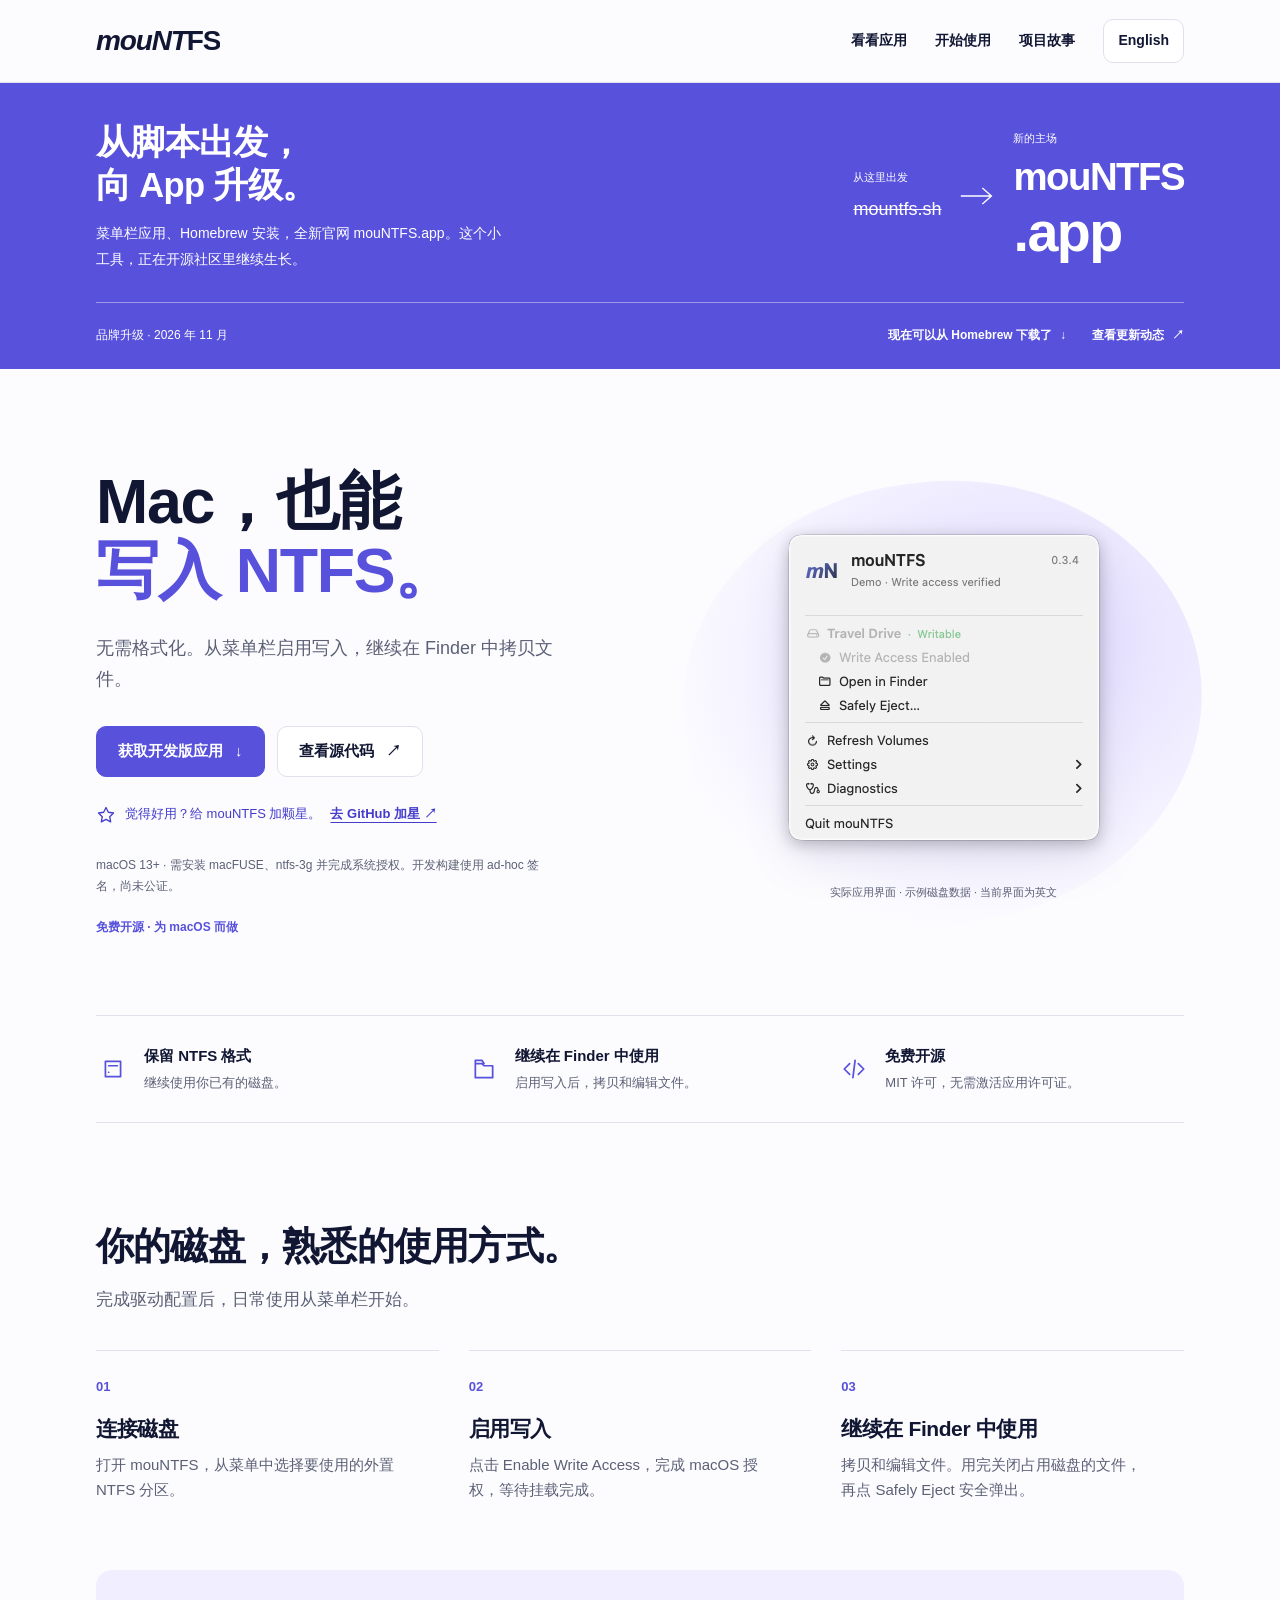
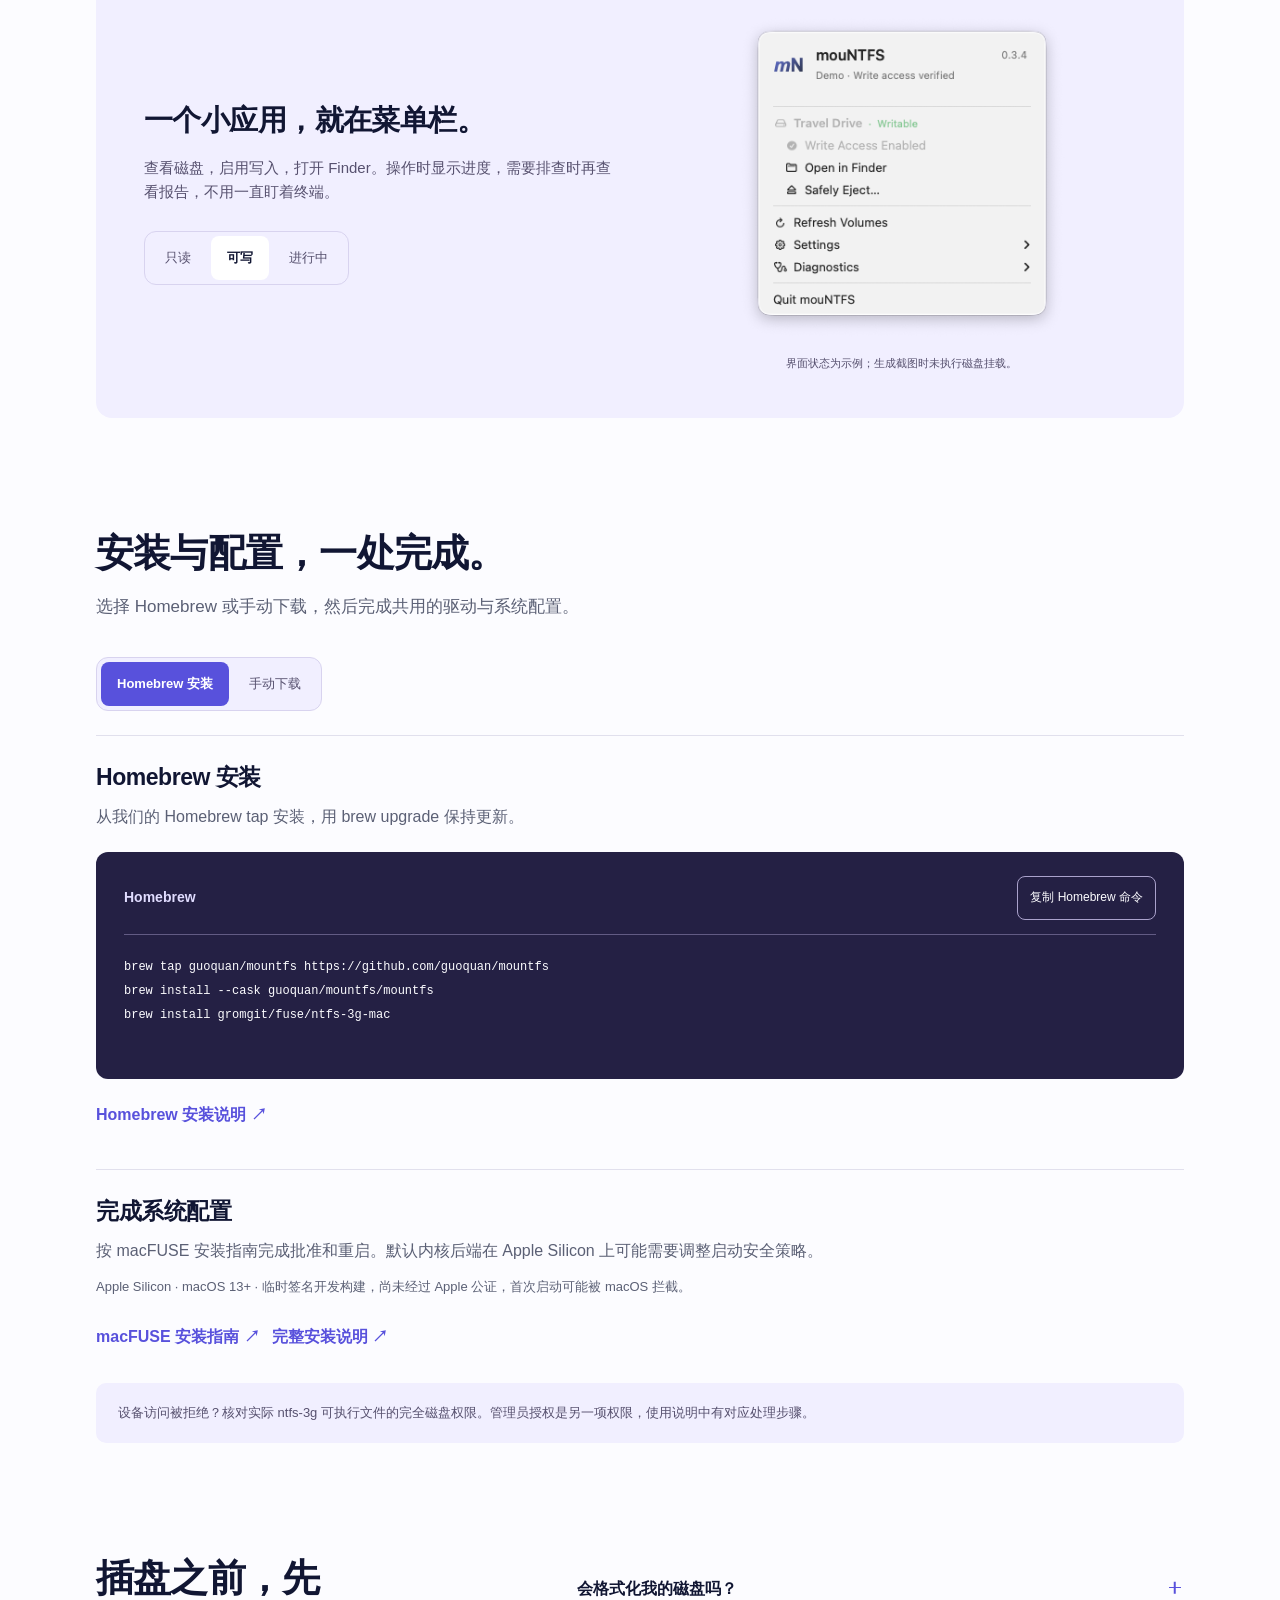
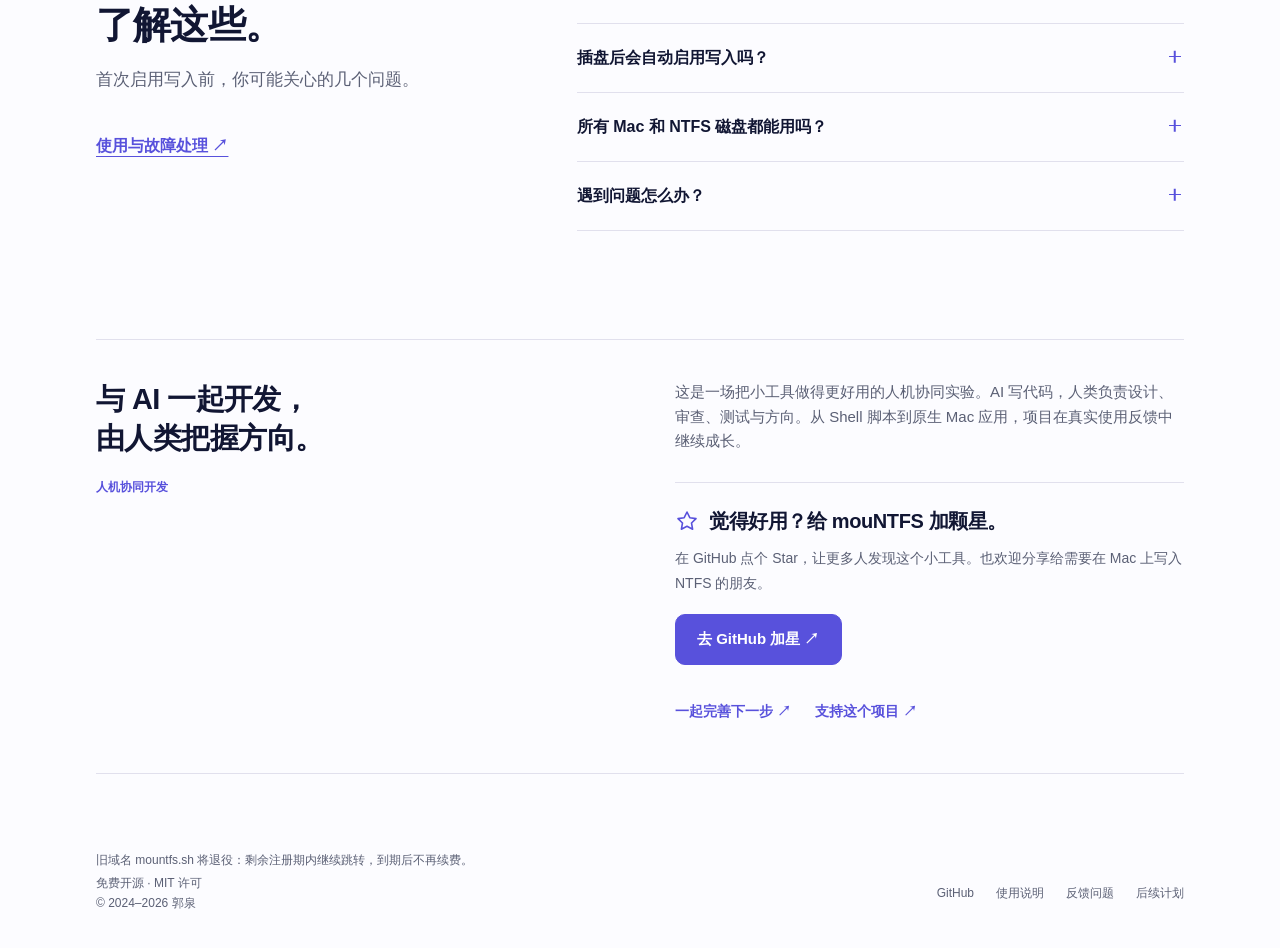
==== commit 1a595548: "Celebrate the app and domain upgrade with a homepage campaign banner" ====
--- a/zh-CN.html
+++ b/zh-CN.html
@@ -24,13 +24,18 @@
   <div class="nav-links"><a class="desktop" href="#app">看看应用</a><a href="#get-started">开始使用</a><a class="desktop" href="#story">项目故事</a><a class="language" href="index.html" lang="en" hreflang="en">English</a></div>
 </nav></header>
 <main id="main">
-<div class="brew-announcement"><div class="wrap"><a href="#get-started"><svg viewBox="0 0 24 24" aria-hidden="true"><rect x="3" y="5" width="18" height="14" rx="2"/><path d="m7 9 3 3-3 3m6 0h4"/></svg><strong>现在可以从 Homebrew 下载了</strong><span>查看安装命令 <span aria-hidden="true">↓</span></span></a></div></div>
+<section class="upgrade-banner" aria-labelledby="upgrade-title"><div class="wrap">
+  <div class="upgrade-grid"><div class="upgrade-copy"><h2 id="upgrade-title">从脚本出发，向 App 升级。</h2><p>菜单栏应用、Homebrew 安装，全新官网 mouNTFS.app。这个小工具，正在开源社区里继续生长。</p></div>
+    <div class="upgrade-domain" aria-label="官网从 mountfs.sh 迁至 mountfs.app"><div class="domain-before"><span>从这里出发</span><s>mountfs.sh</s></div><svg viewBox="0 0 40 24" aria-hidden="true"><path d="M2 12h34M26 3l10 9-10 9"/></svg><div class="domain-after"><span>新的主场</span><strong>mouNTFS<span>.app</span></strong></div></div>
+  </div>
+  <div class="upgrade-footer"><time datetime="2026-11">品牌升级 · 2026 年 11 月</time><div class="upgrade-links"><div class="brew-announcement"><a href="#get-started">现在可以从 Homebrew 下载了 <span aria-hidden="true">↓</span></a></div><a data-update-link href="https://github.com/guoquan/mountfs/releases">查看更新动态 <span aria-hidden="true">↗</span></a></div></div>
+</div></section>
 <section class="hero"><div class="wrap"><div class="hero-grid">
   <div class="hero-text">
     <h1>Mac，也能<span>写入 NTFS。</span></h1><p class="hero-copy">无需格式化。从菜单栏启用写入，继续在 Finder 中拷贝文件。</p>
     <div class="actions"><a class="button primary" href="https://github.com/guoquan/mountfs/releases">获取开发版应用<span aria-hidden="true">↓</span></a><a class="button" href="https://github.com/guoquan/mountfs/tree/main">查看源代码<span aria-hidden="true">↗</span></a></div>
     <a class="hero-star" data-hero-star href="https://github.com/guoquan/mountfs"><svg viewBox="0 0 24 24" aria-hidden="true"><path d="m12 3 2.8 5.7 6.2.9-4.5 4.4 1.1 6.2-5.6-2.9-5.6 2.9 1.1-6.2L3 9.6l6.2-.9Z"/></svg><span>觉得好用？给 mouNTFS 加颗星。</span><strong>去 GitHub 加星 ↗</strong></a>
-    <p class="fine">macOS 13+ · 需安装 macFUSE、ntfs-3g 并完成系统授权。开发构建使用 ad-hoc 签名，尚未公证。</p><p class="hero-signoff">从脚本到原生 Mac 应用，官网也升级为 mouNTFS.app。</p>
+    <p class="fine">macOS 13+ · 需安装 macFUSE、ntfs-3g 并完成系统授权。开发构建使用 ad-hoc 签名，尚未公证。</p><p class="hero-signoff">免费开源 · 为 macOS 而做</p>
   </div>
   <figure class="hero-art"><img class="app-image" src="assets/menu-writable.png" alt="mouNTFS 实际菜单界面，示例磁盘显示可写状态" width="356" height="351" fetchpriority="high"><figcaption>实际应用界面 · 示例磁盘数据 · 当前界面为英文</figcaption></figure>
 </div><div class="benefits"><div class="benefit"><span class="symbol" aria-hidden="true"><svg viewBox="0 0 24 24" fill="none" stroke="currentColor" stroke-width="1.6" stroke-linecap="round" stroke-linejoin="round"><path d="M5 5h14v14H5zM8 15h.01M8 9h8"/></svg></span><div><strong>保留 NTFS 格式</strong><p>继续使用你已有的磁盘。</p></div></div><div class="benefit"><span class="symbol" aria-hidden="true"><svg viewBox="0 0 24 24" fill="none" stroke="currentColor" stroke-width="1.6" stroke-linecap="round" stroke-linejoin="round"><path d="M4 7h6l2 2h8v11H4zM4 7V4h6l2 3"/></svg></span><div><strong>继续在 Finder 中使用</strong><p>启用写入后，拷贝和编辑文件。</p></div></div><div class="benefit"><span class="symbol" aria-hidden="true"><svg viewBox="0 0 24 24" fill="none" stroke="currentColor" stroke-width="1.6" stroke-linecap="round" stroke-linejoin="round"><path d="m8 7-5 5 5 5m8-10 5 5-5 5m-3-13-2 16"/></svg></span><div><strong>免费开源</strong><p>MIT 许可，无需激活应用许可证。</p></div></div></div></div></section>
--- a/assets/site.css
+++ b/assets/site.css
@@ -191,11 +191,6 @@
 }
 
 /* Homebrew announcement and installation promotion; inherits the site palette. */
-.brew-announcement { background: var(--lavender); color: var(--accent-hover); }
-.brew-announcement a { display: flex; align-items: center; justify-content: center; gap: 14px; min-height: 52px; padding: 10px 0; font-size: 14px; }
-.brew-announcement svg { width: 24px; height: 24px; flex-shrink: 0; fill: none; stroke: currentColor; stroke-width: 1.7; stroke-linecap: round; stroke-linejoin: round; }
-.brew-announcement a > span { font-size: 12px; white-space: nowrap; }
-.brew-announcement a:hover strong { text-decoration: underline; text-underline-offset: 4px; }
 .brew-install { min-width: 0; }
 .brew-toolbar { display: flex; justify-content: space-between; align-items: center; gap: 12px; padding-bottom: 14px; border-bottom: 1px solid #625b84; }
 .brew-toolbar > span { color: #e0dcff; font-size: 14px; font-weight: 650; }
@@ -206,8 +201,6 @@
 .brew-feedback { color: #e0dcff; font-size: 12px; min-height: 20px; margin-top: 8px; }
 .brew-note { color: #d0ccea; font-size: 12px; line-height: 1.8; margin-top: 6px; }
 @media (max-width: 520px) {
-  .brew-announcement a { justify-content: flex-start; flex-wrap: wrap; gap: 6px 10px; font-size: 13px; padding: 12px 0; }
-  .brew-announcement a > span { margin-left: 34px; }
   .brew-install pre { font-size: 11px; }
 }
 
@@ -264,3 +257,40 @@
 @media print {
   .logo-name { background: none; color: var(--ink); }
 }
+
+/* One campaign surface for the app, domain and installation upgrade. */
+.upgrade-banner { background: var(--accent); color: white; padding: 38px 0 0; }
+.upgrade-grid { display: grid; grid-template-columns: 1.1fr 1fr; gap: 44px; align-items: center; padding-bottom: 30px; }
+.upgrade-copy h2 { font-size: clamp(26px, 2.7vw, 36px); line-height: 1.25; max-width: 20ch; }
+.upgrade-copy p { color: white; font-size: 14px; line-height: 1.8; margin-top: 14px; max-width: 52ch; }
+.upgrade-domain { display: flex; align-items: center; justify-content: flex-end; gap: 18px; }
+.upgrade-domain svg { width: 36px; height: 24px; flex-shrink: 0; fill: none; stroke: currentColor; stroke-width: 1.5; }
+.domain-before > span, .domain-after > span { display: block; font-size: 11px; margin-bottom: 8px; }
+.domain-before s { font-size: 18px; text-decoration-thickness: 1px; }
+.domain-after strong { display: block; font-size: clamp(28px, 3vw, 42px); letter-spacing: -.04em; line-height: 1.15; white-space: nowrap; }
+.domain-after strong span { display: block; font-size: 1.45em; }
+.upgrade-footer { border-top: 1px solid #ffffff66; padding: 15px 0; display: flex; align-items: center; justify-content: space-between; gap: 16px; font-size: 12px; }
+.upgrade-links { display: flex; align-items: center; gap: 26px; flex-wrap: wrap; }
+.upgrade-links a { display: inline-flex; align-items: center; gap: 8px; min-height: 36px; font-weight: 650; }
+.upgrade-links a:hover { text-decoration: underline; }
+.upgrade-banner a:focus-visible { outline-color: white; }
+@media (max-width: 900px) {
+  .upgrade-banner { padding-top: 28px; }
+  .upgrade-grid { grid-template-columns: 1fr; gap: 24px; padding-bottom: 24px; }
+  .upgrade-copy h2 { max-width: 22ch; }
+  .upgrade-copy p { max-width: 48ch; }
+  .upgrade-domain { justify-content: flex-start; gap: 16px; }
+  .domain-after strong { font-size: 28px; }
+  .domain-after strong span { display: inline; font-size: 1em; }
+  .domain-before s { font-size: 15px; }
+  .upgrade-footer { align-items: flex-start; flex-direction: column; gap: 4px; }
+  .upgrade-links { gap: 8px 20px; }
+}
+
+@media (max-width: 480px) {
+  .upgrade-domain { display: grid; grid-template-columns: minmax(0, 1fr) 24px minmax(0, 1.5fr); gap: 12px; }
+  .upgrade-domain svg { width: 24px; }
+  .domain-after strong { font-size: 25px; }
+  .domain-after strong span { display: block; font-size: 1.2em; }
+  .domain-before s { font-size: 14px; }
+}
